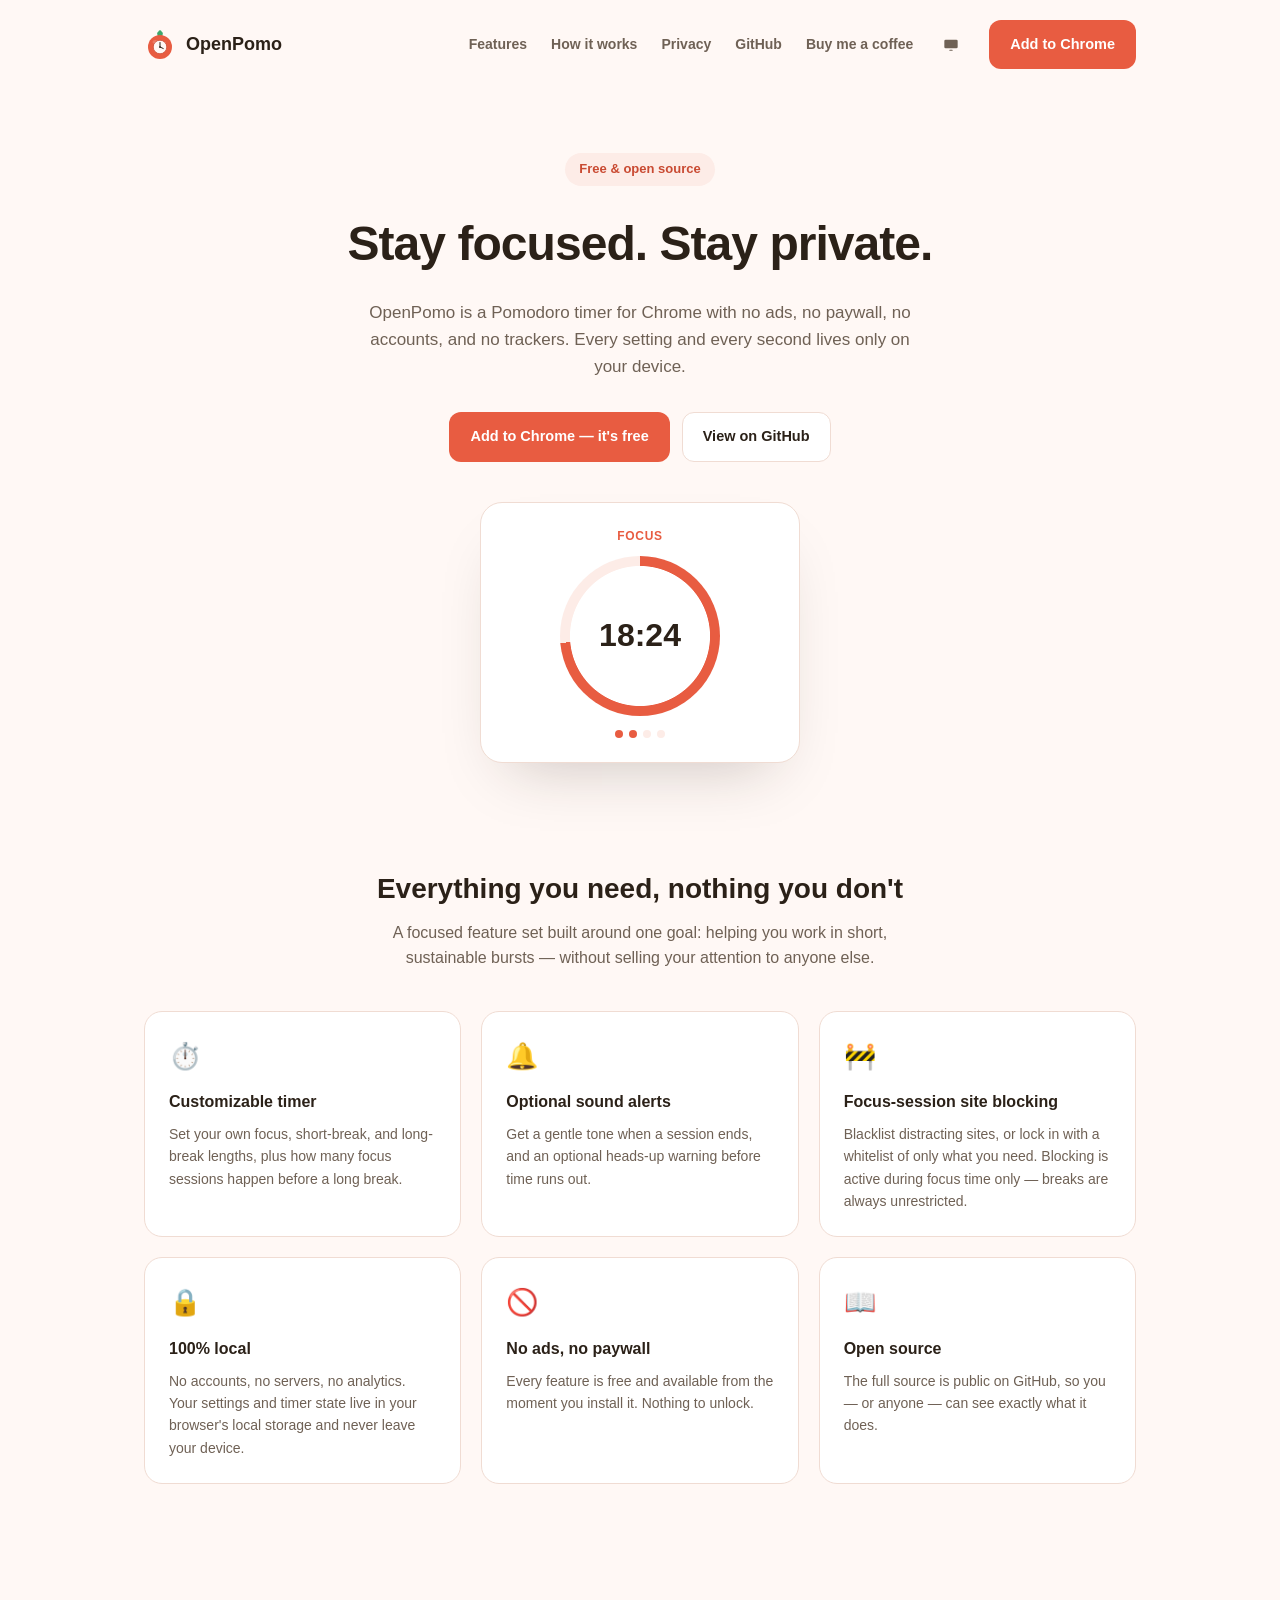
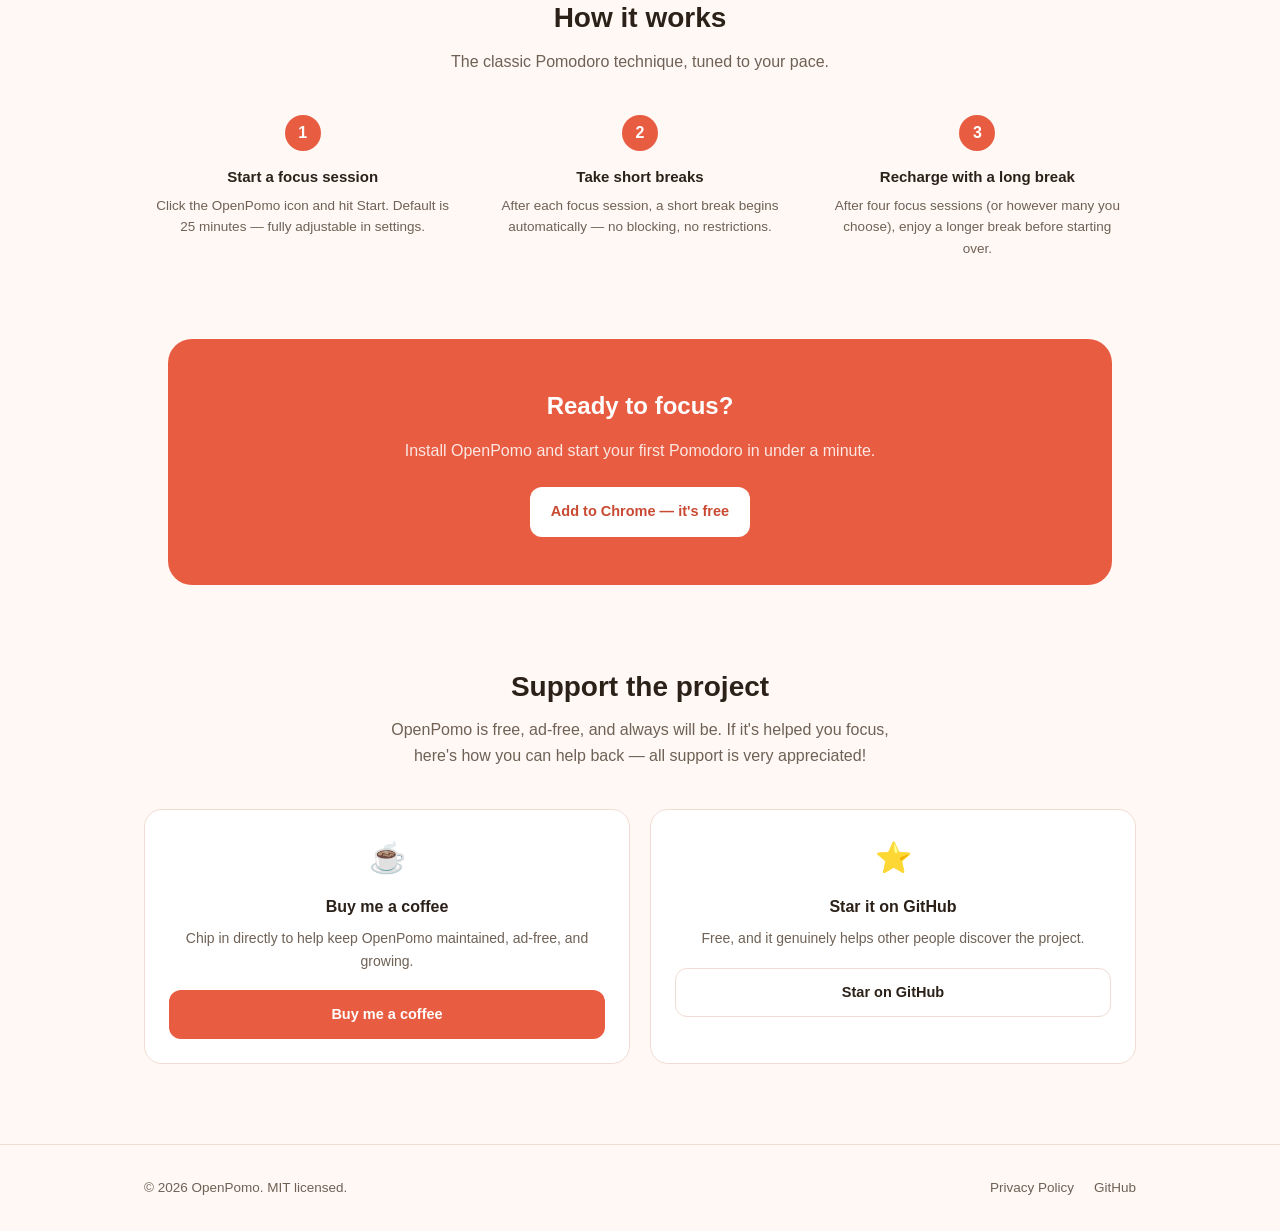
==== index.html @ f46ce5ac "Centralize the Chrome Web Store link into one config value Added assets/config.js with a single OPEN" ====
<!DOCTYPE html>
<html lang="en">
  <head>
    <meta charset="utf-8" />
    <meta name="viewport" content="width=device-width, initial-scale=1" />
    <title>OpenPomo — A privacy-first Pomodoro timer for Chrome</title>
    <meta
      name="description"
      content="OpenPomo is a free, open-source Pomodoro timer extension for Chrome with customizable timers, sound alerts, and focus-session site blocking. No ads, no accounts, no tracking."
    />
    <link rel="icon" href="assets/logo.svg" type="image/svg+xml" />
    <link rel="stylesheet" href="assets/style.css" />
    <script src="assets/theme.js"></script>
    <script src="assets/config.js"></script>
  </head>
  <body>
    <nav class="site-nav">
      <div class="container nav-inner">
        <a href="index.html" class="brand">
          <img src="assets/logo.svg" alt="" />
          OpenPomo
        </a>
        <div class="nav-links">
          <a href="#features">Features</a>
          <a href="#how-it-works">How it works</a>
          <a href="privacy.html">Privacy</a>
          <a href="https://github.com/cksarge/OpenPomo" target="_blank" rel="noopener">GitHub</a>
          <a href="https://buymeacoffee.com/cksarge" target="_blank" rel="noopener">Buy me a coffee</a>
          <button id="theme-toggle-btn" class="icon-btn" title="Toggle theme" aria-label="Toggle theme"></button>
          <!-- URL filled in from assets/config.js once OpenPomo is on the Web Store -->
          <a href="#" data-store-link class="btn btn-primary">Add to Chrome</a>
        </div>
      </div>
    </nav>

    <header class="hero">
      <div class="container">
        <span class="badge">Free &amp; open source</span>
        <h1>Stay focused. Stay private.</h1>
        <p class="lead">
          OpenPomo is a Pomodoro timer for Chrome with no ads, no paywall, no accounts, and no
          trackers. Every setting and every second lives only on your device.
        </p>
        <div class="hero-actions">
          <!-- URL filled in from assets/config.js once OpenPomo is on the Web Store -->
          <a href="#" data-store-link class="btn btn-primary">Add to Chrome — it's free</a>
          <a href="https://github.com/cksarge/OpenPomo" target="_blank" rel="noopener" class="btn btn-secondary"
            >View on GitHub</a
          >
        </div>

        <div class="hero-mockup" aria-hidden="true">
          <div class="mockup-phase">Focus</div>
          <div class="mockup-ring">18:24</div>
          <div class="mockup-dots">
            <span></span>
            <span></span>
            <span class="empty"></span>
            <span class="empty"></span>
          </div>
        </div>
      </div>
    </header>

    <section class="section" id="features">
      <div class="container">
        <h2>Everything you need, nothing you don't</h2>
        <p class="section-lead">
          A focused feature set built around one goal: helping you work in short, sustainable
          bursts — without selling your attention to anyone else.
        </p>
        <div class="feature-grid">
          <div class="feature-card">
            <div class="icon">⏱️</div>
            <h3>Customizable timer</h3>
            <p>
              Set your own focus, short-break, and long-break lengths, plus how many focus
              sessions happen before a long break.
            </p>
          </div>
          <div class="feature-card">
            <div class="icon">🔔</div>
            <h3>Optional sound alerts</h3>
            <p>
              Get a gentle tone when a session ends, and an optional heads-up warning before time
              runs out.
            </p>
          </div>
          <div class="feature-card">
            <div class="icon">🚧</div>
            <h3>Focus-session site blocking</h3>
            <p>
              Blacklist distracting sites, or lock in with a whitelist of only what you need.
              Blocking is active during focus time only — breaks are always unrestricted.
            </p>
          </div>
          <div class="feature-card">
            <div class="icon">🔒</div>
            <h3>100% local</h3>
            <p>
              No accounts, no servers, no analytics. Your settings and timer state live in your
              browser's local storage and never leave your device.
            </p>
          </div>
          <div class="feature-card">
            <div class="icon">🚫</div>
            <h3>No ads, no paywall</h3>
            <p>Every feature is free and available from the moment you install it. Nothing to unlock.</p>
          </div>
          <div class="feature-card">
            <div class="icon">📖</div>
            <h3>Open source</h3>
            <p>
              The full source is public on GitHub, so you — or anyone — can see exactly what it
              does.
            </p>
          </div>
        </div>
      </div>
    </section>

    <section class="section" id="how-it-works">
      <div class="container">
        <h2>How it works</h2>
        <p class="section-lead">The classic Pomodoro technique, tuned to your pace.</p>
        <div class="steps">
          <div class="step">
            <div class="step-number"></div>
            <h3>Start a focus session</h3>
            <p>Click the OpenPomo icon and hit Start. Default is 25 minutes — fully adjustable in settings.</p>
          </div>
          <div class="step">
            <div class="step-number"></div>
            <h3>Take short breaks</h3>
            <p>After each focus session, a short break begins automatically — no blocking, no restrictions.</p>
          </div>
          <div class="step">
            <div class="step-number"></div>
            <h3>Recharge with a long break</h3>
            <p>After four focus sessions (or however many you choose), enjoy a longer break before starting over.</p>
          </div>
        </div>
      </div>
    </section>

    <section class="container">
      <div class="cta-band">
        <h2>Ready to focus?</h2>
        <p>Install OpenPomo and start your first Pomodoro in under a minute.</p>
        <!-- URL filled in from assets/config.js once OpenPomo is on the Web Store -->
        <a href="#" data-store-link class="btn btn-secondary">Add to Chrome — it's free</a>
      </div>
    </section>

    <section class="section" id="support">
      <div class="container">
        <h2>Support the project</h2>
        <p class="section-lead">
          OpenPomo is free, ad-free, and always will be. If it's helped you focus, here's how you
          can help back — all support is very appreciated!
        </p>
        <div class="support-grid">
          <div class="feature-card support-card">
            <div class="icon">☕</div>
            <h3>Buy me a coffee</h3>
            <p>Chip in directly to help keep OpenPomo maintained, ad-free, and growing.</p>
            <a href="https://buymeacoffee.com/cksarge" target="_blank" rel="noopener" class="btn btn-primary"
              >Buy me a coffee</a
            >
          </div>
          <div class="feature-card support-card">
            <div class="icon">⭐</div>
            <h3>Star it on GitHub</h3>
            <p>Free, and it genuinely helps other people discover the project.</p>
            <a href="https://github.com/cksarge/OpenPomo" target="_blank" rel="noopener" class="btn btn-secondary"
              >Star on GitHub</a
            >
          </div>
        </div>
      </div>
    </section>

    <footer class="site-footer">
      <div class="container footer-inner">
        <span>© 2026 OpenPomo. MIT licensed.</span>
        <div class="footer-links">
          <a href="privacy.html">Privacy Policy</a>
          <a href="https://github.com/cksarge/OpenPomo" target="_blank" rel="noopener">GitHub</a>
        </div>
      </div>
    </footer>
  </body>
</html>
---- assets/style.css ----
:root {
  --color-work: #e85c41;
  --color-work-dark: #c94a32;
  --color-work-soft: #fdece7;
  --color-rest: #3fa66b;
  --color-rest-soft: #e9f7ef;
  --color-long-break: #3f7fd1;
  --color-long-break-soft: #eaf2fc;

  --bg: #fff8f5;
  --surface: #ffffff;
  --text: #2b2118;
  --text-muted: #6f6155;
  --border: #f0dcd3;

  color-scheme: light;
}

/* Dark mode: follows the OS/browser preference by default, or an explicit
   data-theme="dark"/"light" set by the toggle button (see assets/theme.js).
   Text goes noticeably lighter, not just the background going darker. */
@media (prefers-color-scheme: dark) {
  :root:not([data-theme="light"]) {
    --color-work: #ff7d61;
    --color-work-dark: #ffb4a0;
    --color-work-soft: #3a231d;
    --color-rest: #5cd08a;
    --color-rest-soft: #1c3226;
    --color-long-break: #6fa8ea;
    --color-long-break-soft: #1c2c3f;

    --bg: #1b1512;
    --surface: #241b17;
    --text: #f5ece6;
    --text-muted: #b7a99d;
    --border: #3a2c25;

    color-scheme: dark;
  }
}

:root[data-theme="dark"] {
  --color-work: #ff7d61;
  --color-work-dark: #ffb4a0;
  --color-work-soft: #3a231d;
  --color-rest: #5cd08a;
  --color-rest-soft: #1c3226;
  --color-long-break: #6fa8ea;
  --color-long-break-soft: #1c2c3f;

  --bg: #1b1512;
  --surface: #241b17;
  --text: #f5ece6;
  --text-muted: #b7a99d;
  --border: #3a2c25;

  color-scheme: dark;
}

:root[data-theme="light"] {
  color-scheme: light;
}

* {
  box-sizing: border-box;
}

html {
  scroll-behavior: smooth;
}

body {
  margin: 0;
  background: var(--bg);
  color: var(--text);
  font-family: -apple-system, BlinkMacSystemFont, "Segoe UI", Roboto, sans-serif;
  line-height: 1.6;
  transition: background 0.2s ease, color 0.2s ease;
}

a {
  color: var(--color-work-dark);
}

.container {
  max-width: 1040px;
  margin: 0 auto;
  padding: 0 24px;
}

/* Nav */
.site-nav {
  display: flex;
  align-items: center;
  justify-content: space-between;
  padding: 20px 0;
}

.nav-inner {
  display: flex;
  align-items: center;
  justify-content: space-between;
  width: 100%;
}

.brand {
  display: flex;
  align-items: center;
  gap: 10px;
  text-decoration: none;
  color: var(--text);
  font-weight: 800;
  font-size: 18px;
}

.brand img {
  width: 32px;
  height: 32px;
}

.nav-links {
  display: flex;
  align-items: center;
  flex-wrap: wrap;
  justify-content: flex-end;
  gap: 24px;
  font-size: 14px;
  font-weight: 600;
}

.nav-links a {
  color: var(--text-muted);
  text-decoration: none;
}

.nav-links a:hover {
  color: var(--color-work);
}

.nav-links .btn {
  color: #fff;
}

.icon-btn {
  border: none;
  background: transparent;
  color: var(--text-muted);
  cursor: pointer;
  padding: 6px;
  border-radius: 8px;
  font-size: 16px;
  line-height: 1;
  display: flex;
  align-items: center;
  justify-content: center;
  transition: background 0.15s, color 0.15s;
}

.icon-btn:hover {
  background: var(--color-work-soft);
  color: var(--color-work);
}

/* Buttons */
.btn {
  display: inline-flex;
  align-items: center;
  gap: 8px;
  border-radius: 12px;
  padding: 12px 20px;
  font-weight: 700;
  font-size: 14.5px;
  text-decoration: none;
  border: 1px solid transparent;
  transition: transform 0.12s ease, filter 0.15s ease;
}

.btn:active {
  transform: scale(0.98);
}

.btn-primary {
  background: var(--color-work);
  color: #fff !important;
}

.btn-primary:hover {
  filter: brightness(1.06);
}

.btn-secondary {
  background: var(--surface);
  border-color: var(--border);
  color: var(--text) !important;
}

.btn-secondary:hover {
  border-color: var(--color-work);
  color: var(--color-work) !important;
}

/* Hero */
.hero {
  padding: 64px 0 48px;
  text-align: center;
}

.hero .badge {
  display: inline-block;
  background: var(--color-work-soft);
  color: var(--color-work-dark);
  font-size: 13px;
  font-weight: 700;
  padding: 6px 14px;
  border-radius: 999px;
  margin-bottom: 20px;
}

.hero h1 {
  font-size: clamp(32px, 5vw, 48px);
  margin: 0 0 16px;
  letter-spacing: -0.02em;
}

.hero p.lead {
  max-width: 560px;
  margin: 0 auto 32px;
  color: var(--text-muted);
  font-size: 17px;
}

.hero-actions {
  display: flex;
  gap: 12px;
  justify-content: center;
  flex-wrap: wrap;
  margin-bottom: 40px;
}

.hero-mockup {
  max-width: 320px;
  margin: 0 auto;
  background: var(--surface);
  border: 1px solid var(--border);
  border-radius: 22px;
  padding: 24px;
  box-shadow: 0 30px 60px -30px rgba(43, 33, 24, 0.25);
}

.hero-mockup .mockup-phase {
  font-size: 12px;
  font-weight: 800;
  letter-spacing: 0.06em;
  text-transform: uppercase;
  color: var(--color-work);
  margin-bottom: 10px;
}

.hero-mockup .mockup-ring {
  width: 160px;
  height: 160px;
  margin: 0 auto 14px;
  border-radius: 50%;
  display: flex;
  align-items: center;
  justify-content: center;
  font-size: 32px;
  font-weight: 800;
  /* Same shape as the real popup countdown ring: starts at 12 o'clock and
     fills clockwise. 18:24 left out of a 25:00 session is 73.6% remaining. */
  background:
    radial-gradient(closest-side, var(--surface) 87%, transparent 88% 100%),
    conic-gradient(var(--color-work) 0% 73.6%, var(--color-work-soft) 73.6% 100%);
}

.hero-mockup .mockup-dots {
  display: flex;
  gap: 6px;
  justify-content: center;
}

.hero-mockup .mockup-dots span {
  width: 8px;
  height: 8px;
  border-radius: 50%;
  background: var(--color-work);
}

.hero-mockup .mockup-dots span.empty {
  background: var(--color-work-soft);
}

/* Feature grid */
.section {
  padding: 56px 0;
}

.section h2 {
  font-size: 28px;
  text-align: center;
  margin: 0 0 8px;
}

.section .section-lead {
  text-align: center;
  color: var(--text-muted);
  max-width: 520px;
  margin: 0 auto 40px;
}

.feature-grid {
  display: grid;
  grid-template-columns: repeat(3, 1fr);
  gap: 20px;
}

.feature-card {
  background: var(--surface);
  border: 1px solid var(--border);
  border-radius: 18px;
  padding: 24px;
}

.feature-card .icon {
  font-size: 26px;
  margin-bottom: 12px;
}

.feature-card h3 {
  margin: 0 0 8px;
  font-size: 16px;
}

.feature-card p {
  margin: 0;
  color: var(--text-muted);
  font-size: 14px;
}

/* Support */
.support-grid {
  display: grid;
  grid-template-columns: repeat(2, 1fr);
  gap: 20px;
}

.support-card {
  text-align: center;
}

.support-card .icon {
  font-size: 30px;
}

.support-card p {
  margin-bottom: 18px;
}

.support-card .btn {
  width: 100%;
  justify-content: center;
}

/* How it works */
.steps {
  display: grid;
  grid-template-columns: repeat(3, 1fr);
  gap: 20px;
  counter-reset: step;
}

.step {
  text-align: center;
  padding: 0 12px;
}

.step .step-number {
  counter-increment: step;
  width: 36px;
  height: 36px;
  border-radius: 50%;
  background: var(--color-work);
  color: #fff;
  display: flex;
  align-items: center;
  justify-content: center;
  font-weight: 800;
  margin: 0 auto 14px;
}

.step .step-number::before {
  content: counter(step);
}

.step h3 {
  margin: 0 0 6px;
  font-size: 15px;
}

.step p {
  margin: 0;
  color: var(--text-muted);
  font-size: 13.5px;
}

/* CTA band */
.cta-band {
  background: var(--color-work);
  border-radius: 24px;
  padding: 48px 32px;
  text-align: center;
  color: #fff;
  margin: 24px;
}

.cta-band h2 {
  color: #fff;
  margin: 0 0 12px;
}

.cta-band p {
  color: rgba(255, 255, 255, 0.85);
  max-width: 480px;
  margin: 0 auto 24px;
}

.cta-band .btn-secondary {
  /* This button's background is deliberately always white (for contrast
     against the always-orange band), so its text must stay a fixed dark
     color too — not var(--text), which flips to a light color in dark mode
     and would otherwise render white-on-white. */
  background: #fff;
  border-color: transparent;
  color: #c94a32 !important;
}

/* Footer */
.site-footer {
  border-top: 1px solid var(--border);
  padding: 32px 0;
  margin-top: 24px;
}

.footer-inner {
  display: flex;
  align-items: center;
  justify-content: space-between;
  flex-wrap: wrap;
  gap: 16px;
  font-size: 13.5px;
  color: var(--text-muted);
}

.footer-links {
  display: flex;
  gap: 20px;
}

.footer-links a {
  color: var(--text-muted);
  text-decoration: none;
}

.footer-links a:hover {
  color: var(--color-work);
}

/* Privacy policy page */
.policy-page {
  padding: 48px 0 80px;
}

.policy-card {
  background: var(--surface);
  border: 1px solid var(--border);
  border-radius: 20px;
  padding: 40px;
  max-width: 760px;
  margin: 0 auto;
}

.policy-card h1 {
  margin-top: 0;
}

.policy-card h2 {
  font-size: 19px;
  margin-top: 32px;
}

.policy-card h3 {
  font-size: 16px;
}

.policy-card p,
.policy-card li {
  color: var(--text-muted);
  font-size: 15px;
}

.policy-card code {
  background: var(--color-work-soft);
  color: var(--color-work-dark);
  padding: 1px 6px;
  border-radius: 6px;
  font-size: 0.9em;
}

.policy-loading,
.policy-error {
  text-align: center;
  color: var(--text-muted);
  padding: 40px 0;
}

@media (max-width: 720px) {
  .feature-grid,
  .steps,
  .support-grid {
    grid-template-columns: 1fr;
  }

  .nav-links {
    gap: 14px;
  }
}
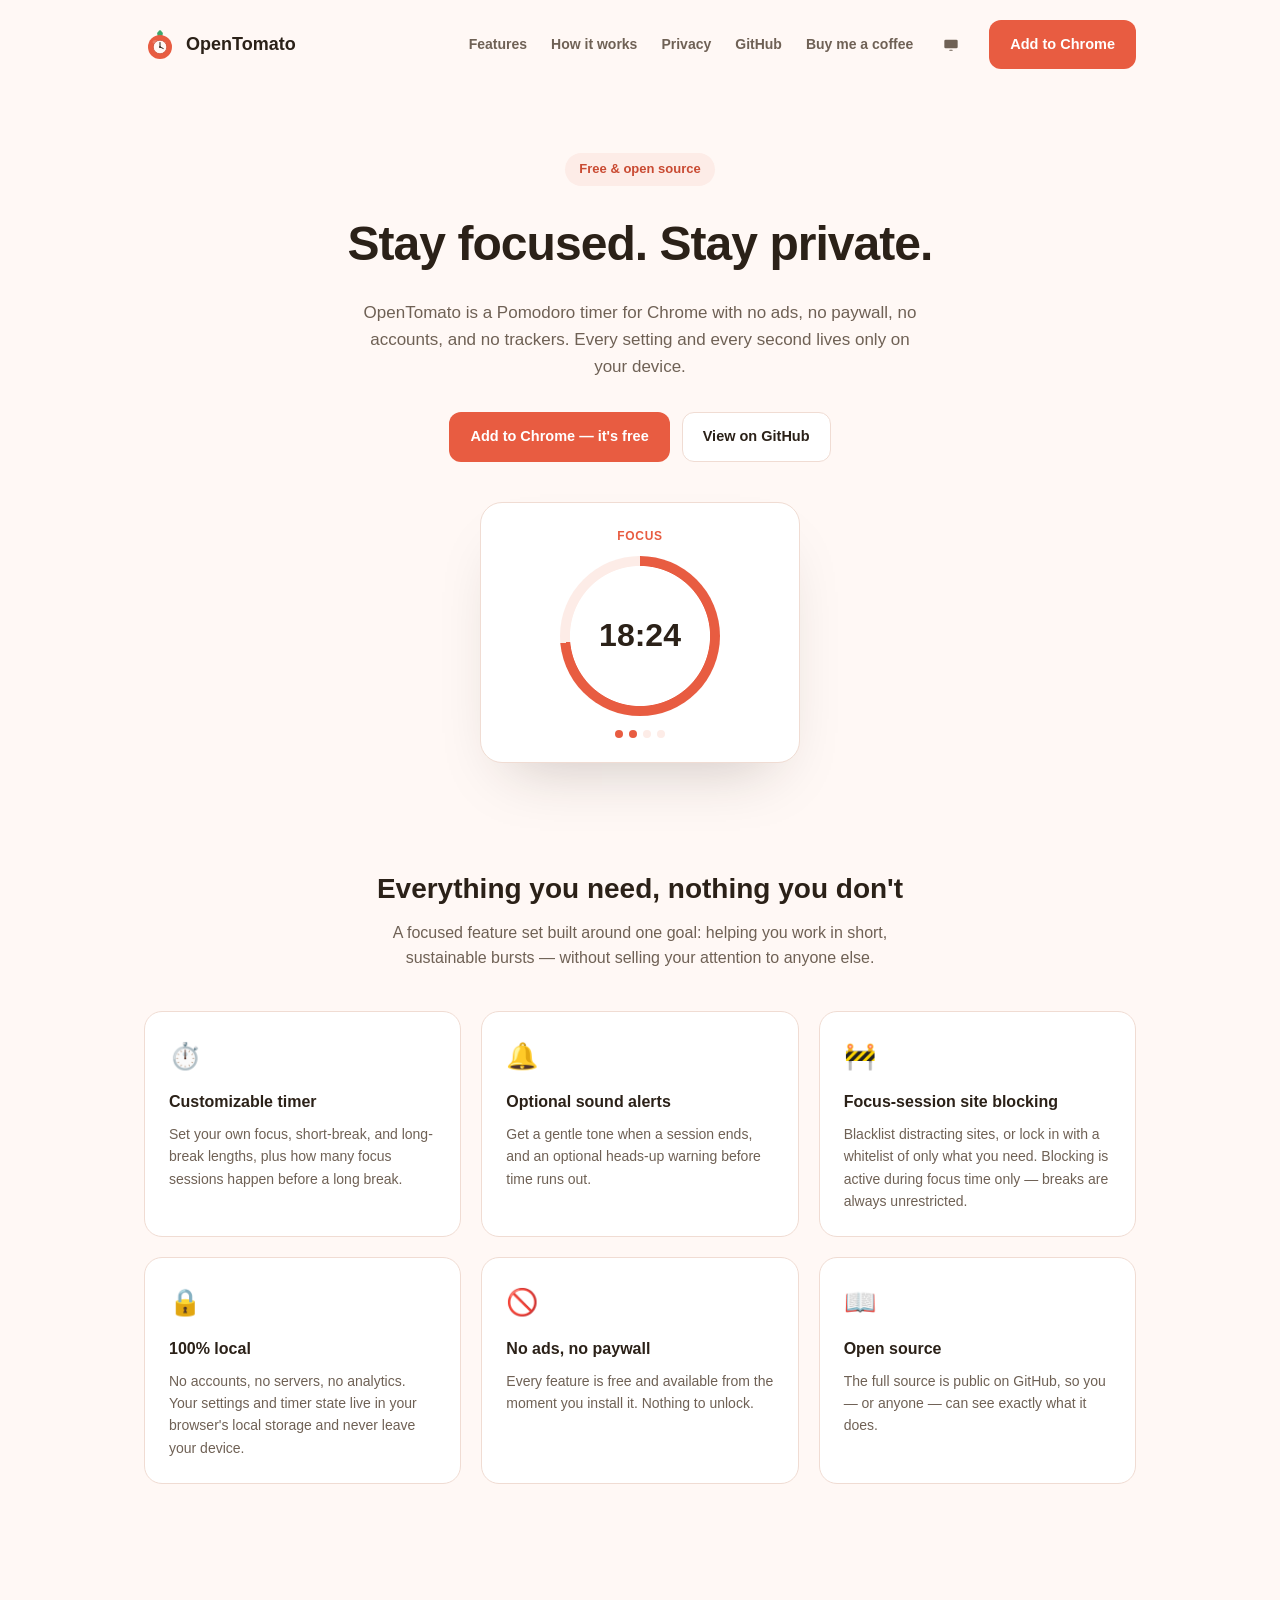
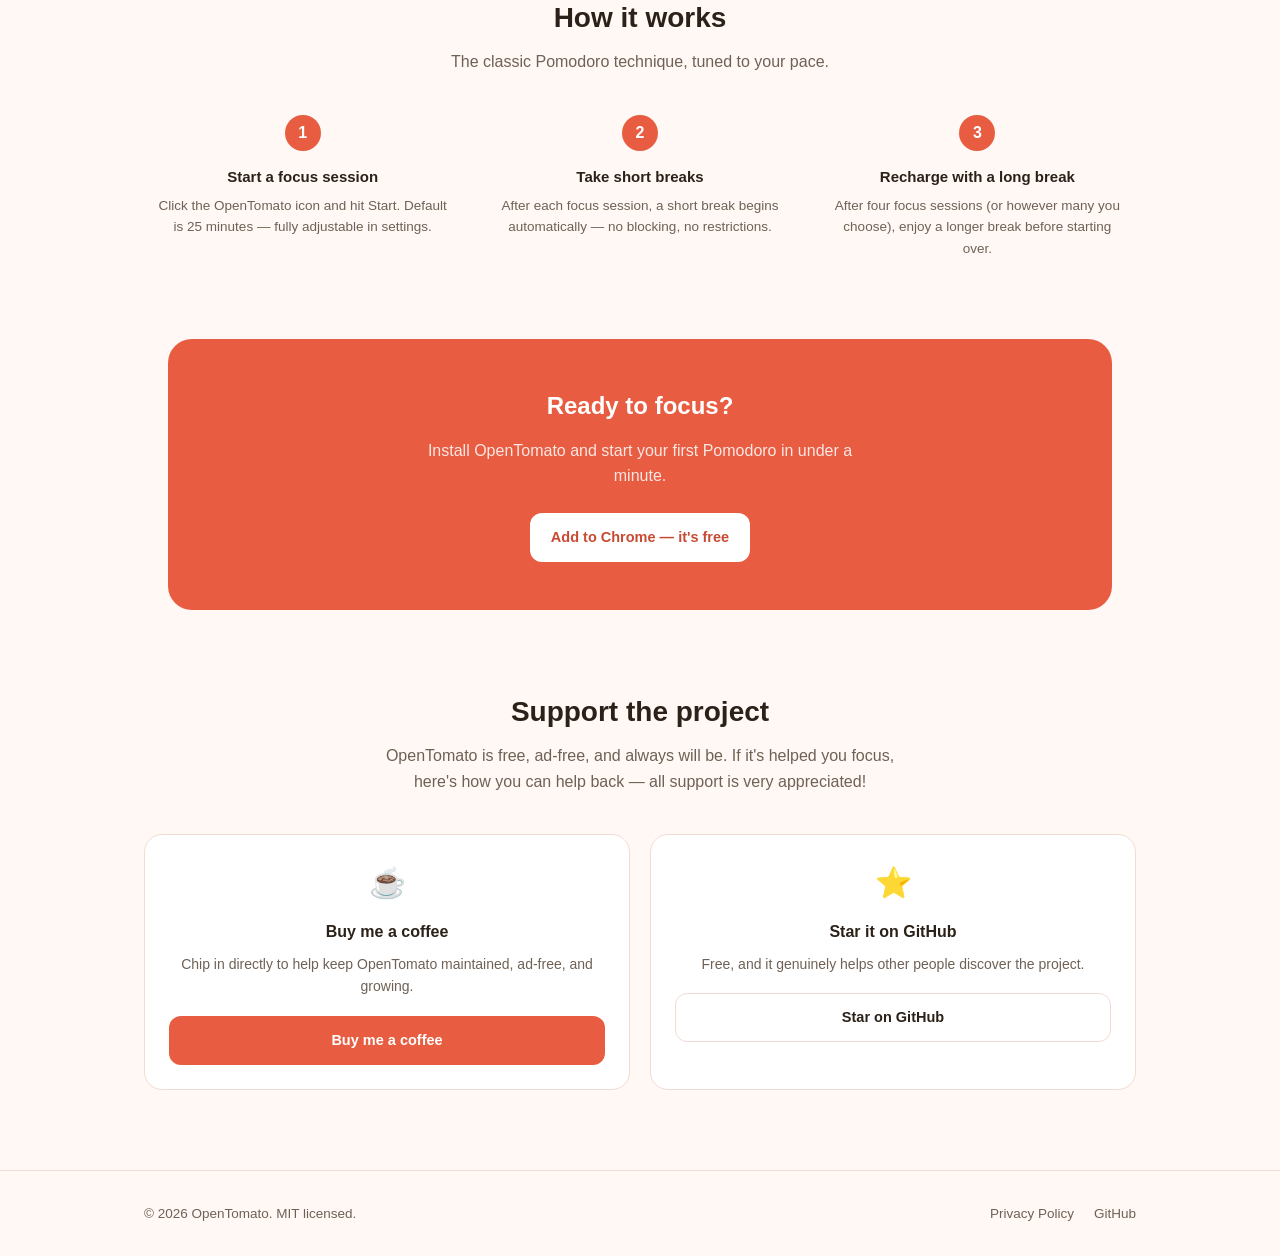
==== commit cd632447: "Rename project from OpenPomo to OpenTomato Renamed everywhere: page titles, meta descriptions, nav/h" ====
--- a/index.html
+++ b/index.html
@@ -3,10 +3,10 @@
   <head>
     <meta charset="utf-8" />
     <meta name="viewport" content="width=device-width, initial-scale=1" />
-    <title>OpenPomo — A privacy-first Pomodoro timer for Chrome</title>
+    <title>OpenTomato — A privacy-first Pomodoro timer for Chrome</title>
     <meta
       name="description"
-      content="OpenPomo is a free, open-source Pomodoro timer extension for Chrome with customizable timers, sound alerts, and focus-session site blocking. No ads, no accounts, no tracking."
+      content="OpenTomato is a free, open-source Pomodoro timer extension for Chrome with customizable timers, sound alerts, and focus-session site blocking. No ads, no accounts, no tracking."
     />
     <link rel="icon" href="assets/logo.svg" type="image/svg+xml" />
     <link rel="stylesheet" href="assets/style.css" />
@@ -18,16 +18,16 @@
       <div class="container nav-inner">
         <a href="index.html" class="brand">
           <img src="assets/logo.svg" alt="" />
-          OpenPomo
+          OpenTomato
         </a>
         <div class="nav-links">
           <a href="#features">Features</a>
           <a href="#how-it-works">How it works</a>
           <a href="privacy.html">Privacy</a>
-          <a href="https://github.com/cksarge/OpenPomo" target="_blank" rel="noopener">GitHub</a>
+          <a href="https://github.com/cksarge/OpenTomato" target="_blank" rel="noopener">GitHub</a>
           <a href="https://buymeacoffee.com/cksarge" target="_blank" rel="noopener">Buy me a coffee</a>
           <button id="theme-toggle-btn" class="icon-btn" title="Toggle theme" aria-label="Toggle theme"></button>
-          <!-- URL filled in from assets/config.js once OpenPomo is on the Web Store -->
+          <!-- URL filled in from assets/config.js once OpenTomato is on the Web Store -->
           <a href="#" data-store-link class="btn btn-primary">Add to Chrome</a>
         </div>
       </div>
@@ -38,13 +38,13 @@
         <span class="badge">Free &amp; open source</span>
         <h1>Stay focused. Stay private.</h1>
         <p class="lead">
-          OpenPomo is a Pomodoro timer for Chrome with no ads, no paywall, no accounts, and no
+          OpenTomato is a Pomodoro timer for Chrome with no ads, no paywall, no accounts, and no
           trackers. Every setting and every second lives only on your device.
         </p>
         <div class="hero-actions">
-          <!-- URL filled in from assets/config.js once OpenPomo is on the Web Store -->
+          <!-- URL filled in from assets/config.js once OpenTomato is on the Web Store -->
           <a href="#" data-store-link class="btn btn-primary">Add to Chrome — it's free</a>
-          <a href="https://github.com/cksarge/OpenPomo" target="_blank" rel="noopener" class="btn btn-secondary"
+          <a href="https://github.com/cksarge/OpenTomato" target="_blank" rel="noopener" class="btn btn-secondary"
             >View on GitHub</a
           >
         </div>
@@ -127,7 +127,7 @@
           <div class="step">
             <div class="step-number"></div>
             <h3>Start a focus session</h3>
-            <p>Click the OpenPomo icon and hit Start. Default is 25 minutes — fully adjustable in settings.</p>
+            <p>Click the OpenTomato icon and hit Start. Default is 25 minutes — fully adjustable in settings.</p>
           </div>
           <div class="step">
             <div class="step-number"></div>
@@ -146,8 +146,8 @@
     <section class="container">
       <div class="cta-band">
         <h2>Ready to focus?</h2>
-        <p>Install OpenPomo and start your first Pomodoro in under a minute.</p>
-        <!-- URL filled in from assets/config.js once OpenPomo is on the Web Store -->
+        <p>Install OpenTomato and start your first Pomodoro in under a minute.</p>
+        <!-- URL filled in from assets/config.js once OpenTomato is on the Web Store -->
         <a href="#" data-store-link class="btn btn-secondary">Add to Chrome — it's free</a>
       </div>
     </section>
@@ -156,14 +156,14 @@
       <div class="container">
         <h2>Support the project</h2>
         <p class="section-lead">
-          OpenPomo is free, ad-free, and always will be. If it's helped you focus, here's how you
+          OpenTomato is free, ad-free, and always will be. If it's helped you focus, here's how you
           can help back — all support is very appreciated!
         </p>
         <div class="support-grid">
           <div class="feature-card support-card">
             <div class="icon">☕</div>
             <h3>Buy me a coffee</h3>
-            <p>Chip in directly to help keep OpenPomo maintained, ad-free, and growing.</p>
+            <p>Chip in directly to help keep OpenTomato maintained, ad-free, and growing.</p>
             <a href="https://buymeacoffee.com/cksarge" target="_blank" rel="noopener" class="btn btn-primary"
               >Buy me a coffee</a
             >
@@ -172,7 +172,7 @@
             <div class="icon">⭐</div>
             <h3>Star it on GitHub</h3>
             <p>Free, and it genuinely helps other people discover the project.</p>
-            <a href="https://github.com/cksarge/OpenPomo" target="_blank" rel="noopener" class="btn btn-secondary"
+            <a href="https://github.com/cksarge/OpenTomato" target="_blank" rel="noopener" class="btn btn-secondary"
               >Star on GitHub</a
             >
           </div>
@@ -182,10 +182,10 @@
 
     <footer class="site-footer">
       <div class="container footer-inner">
-        <span>© 2026 OpenPomo. MIT licensed.</span>
+        <span>© 2026 OpenTomato. MIT licensed.</span>
         <div class="footer-links">
           <a href="privacy.html">Privacy Policy</a>
-          <a href="https://github.com/cksarge/OpenPomo" target="_blank" rel="noopener">GitHub</a>
+          <a href="https://github.com/cksarge/OpenTomato" target="_blank" rel="noopener">GitHub</a>
         </div>
       </div>
     </footer>
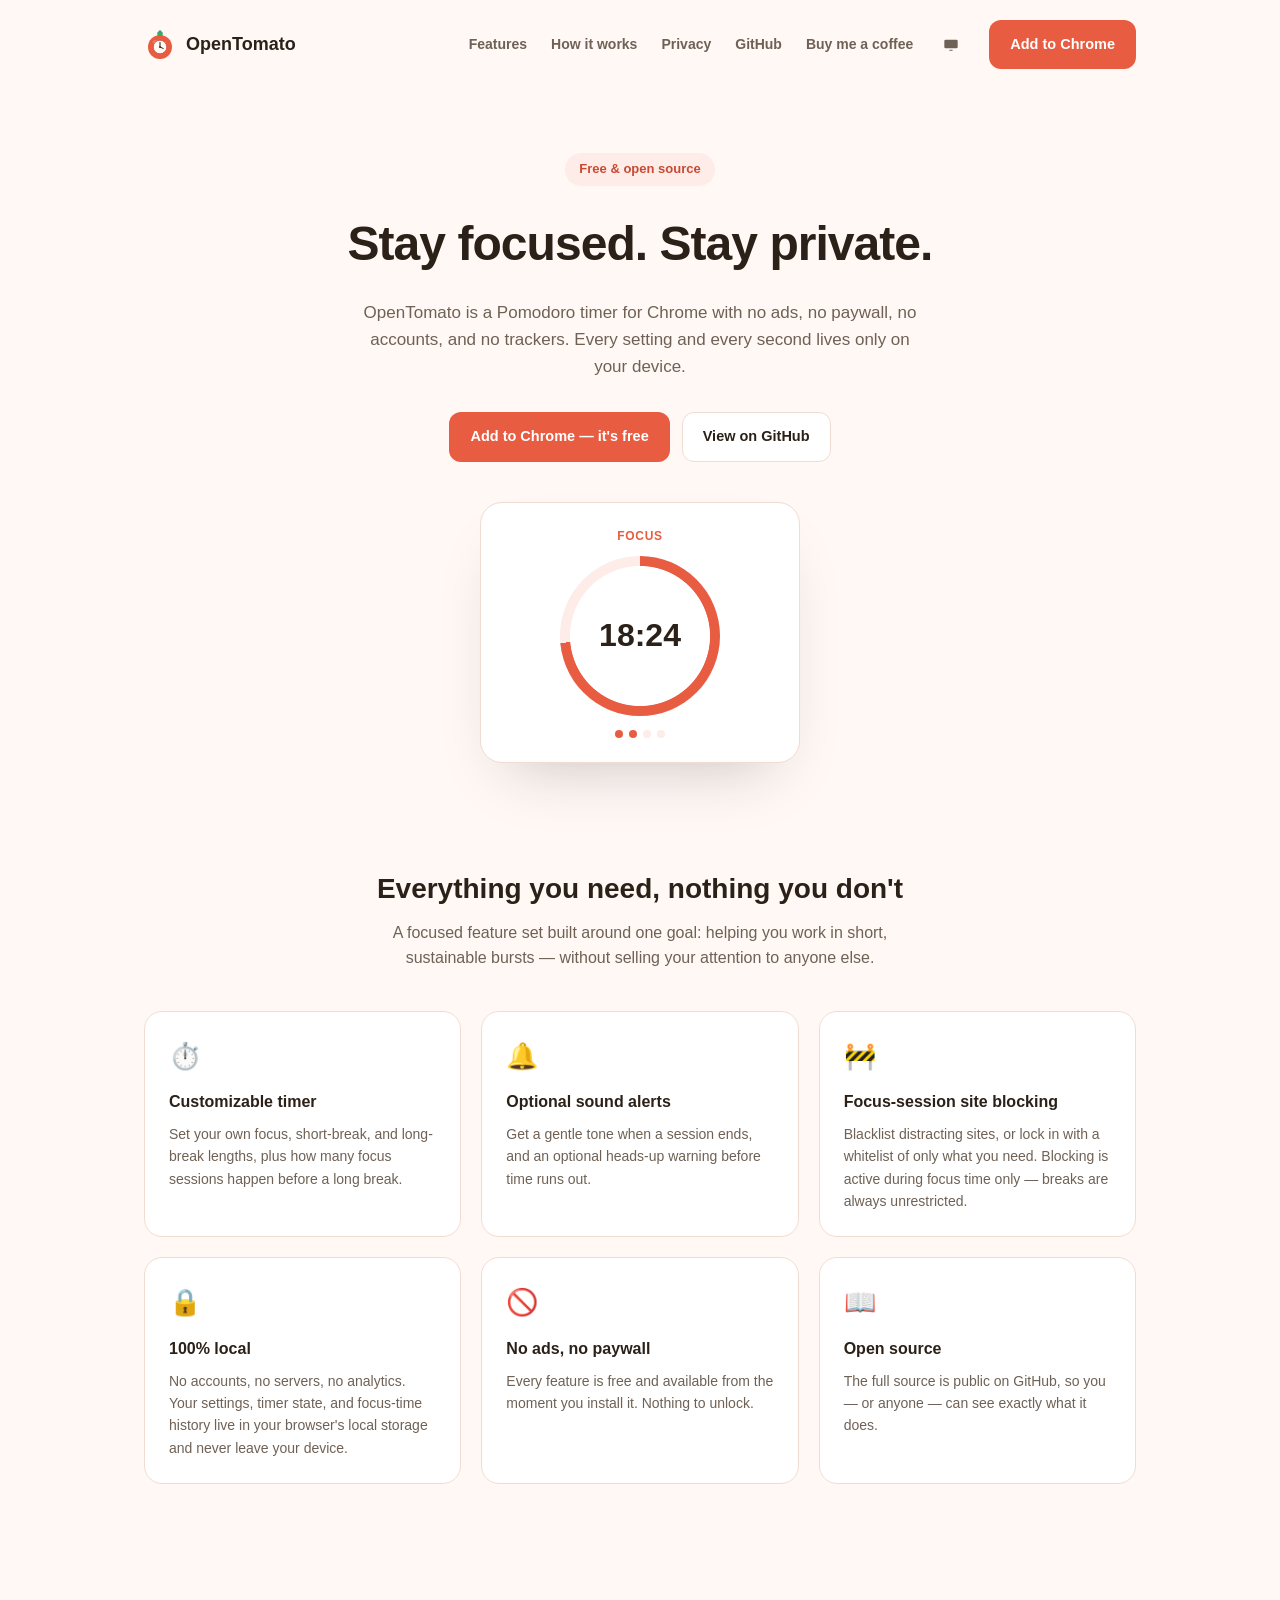
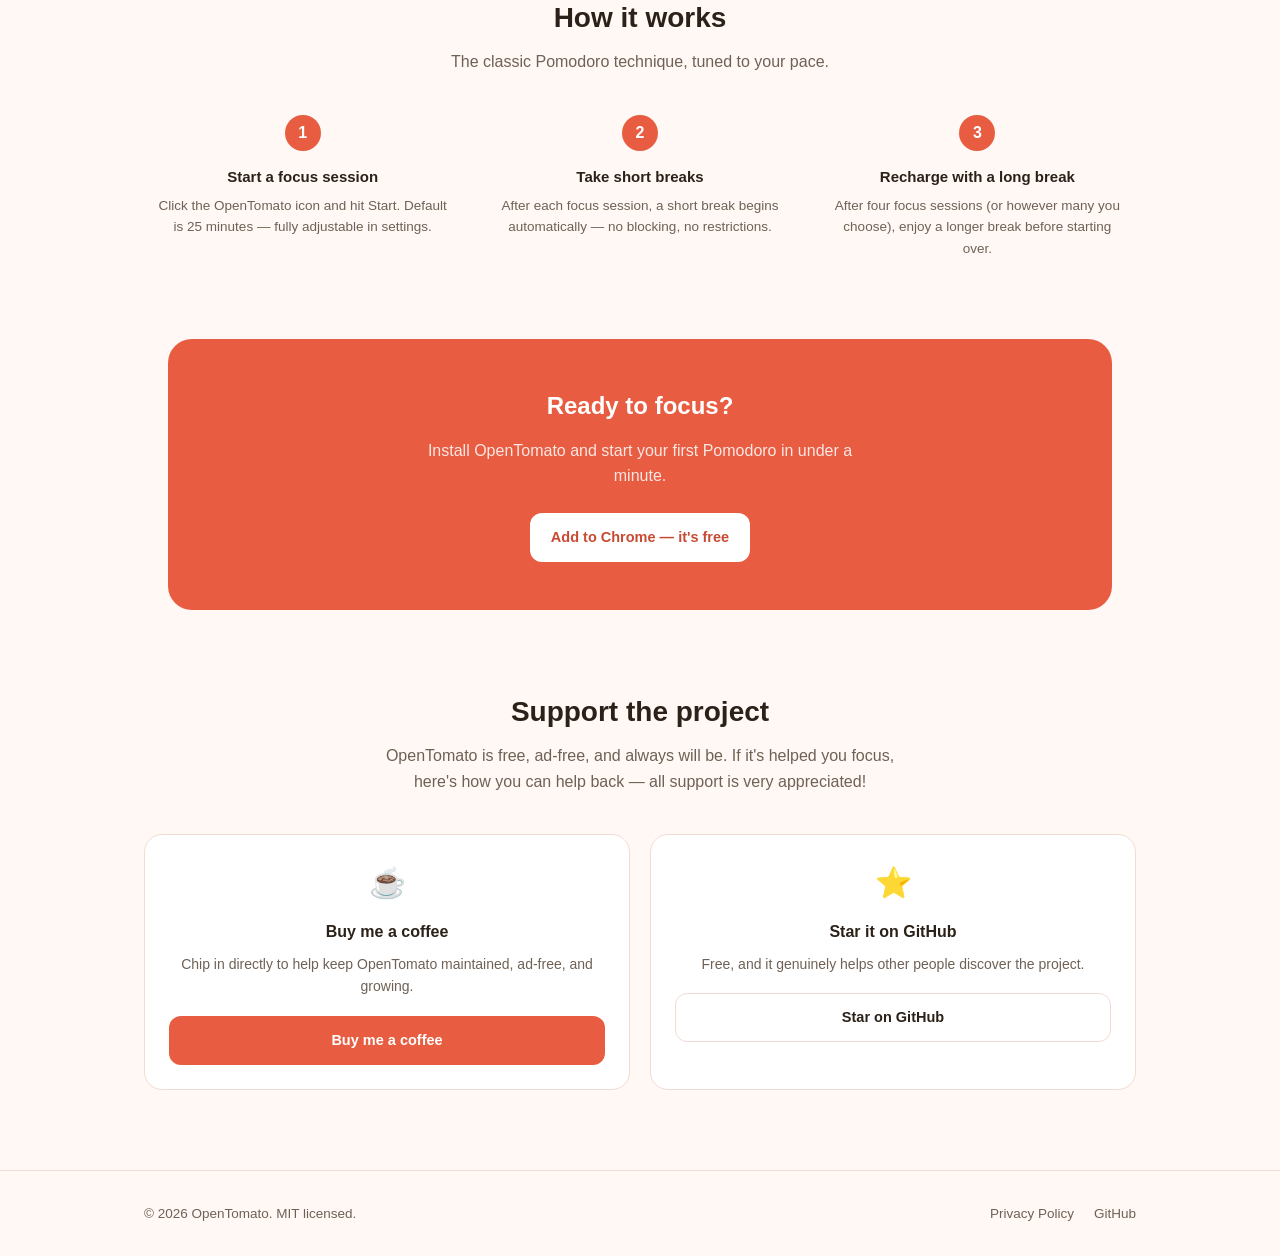
==== commit c93d2e03: "Update privacy policy for focus-time history and blocked-page URL handling Effective date bumped to " ====
--- a/index.html
+++ b/index.html
@@ -98,8 +98,8 @@
             <div class="icon">🔒</div>
             <h3>100% local</h3>
             <p>
-              No accounts, no servers, no analytics. Your settings and timer state live in your
-              browser's local storage and never leave your device.
+              No accounts, no servers, no analytics. Your settings, timer state, and focus-time
+              history live in your browser's local storage and never leave your device.
             </p>
           </div>
           <div class="feature-card">
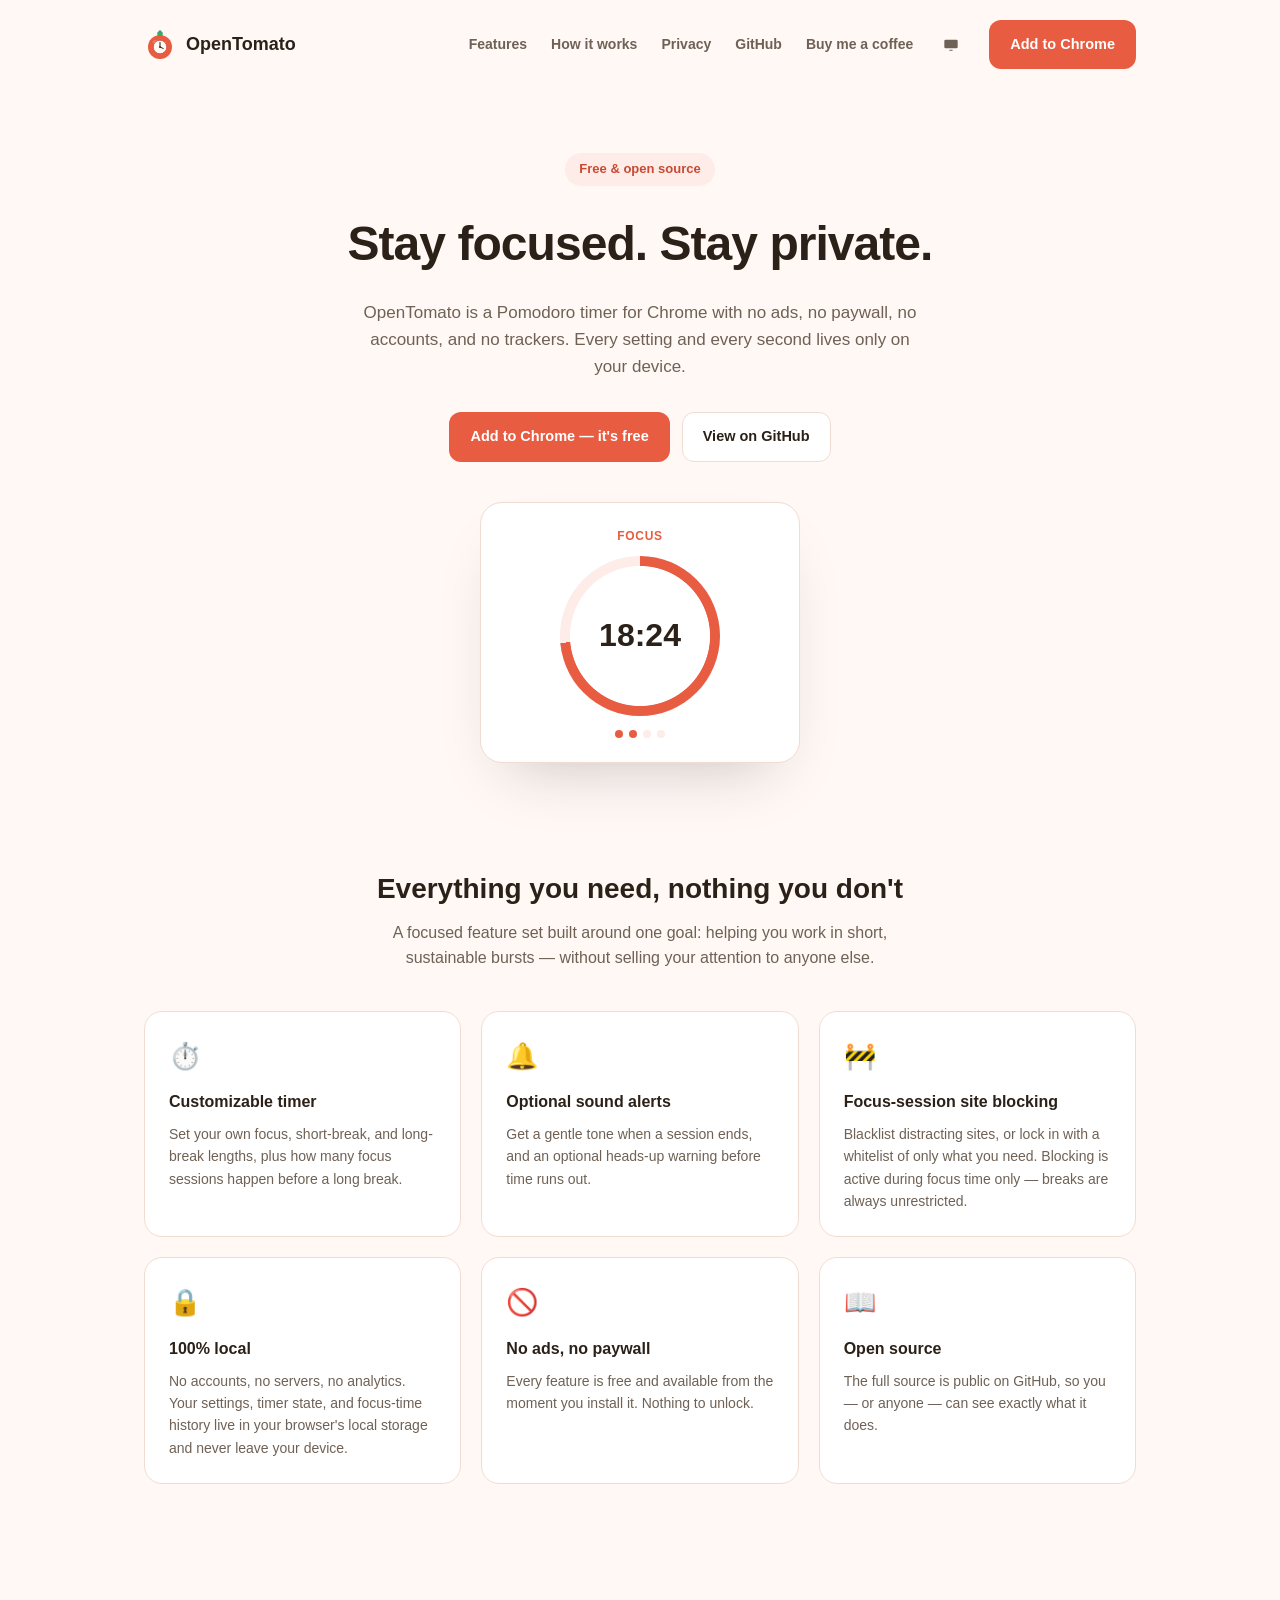
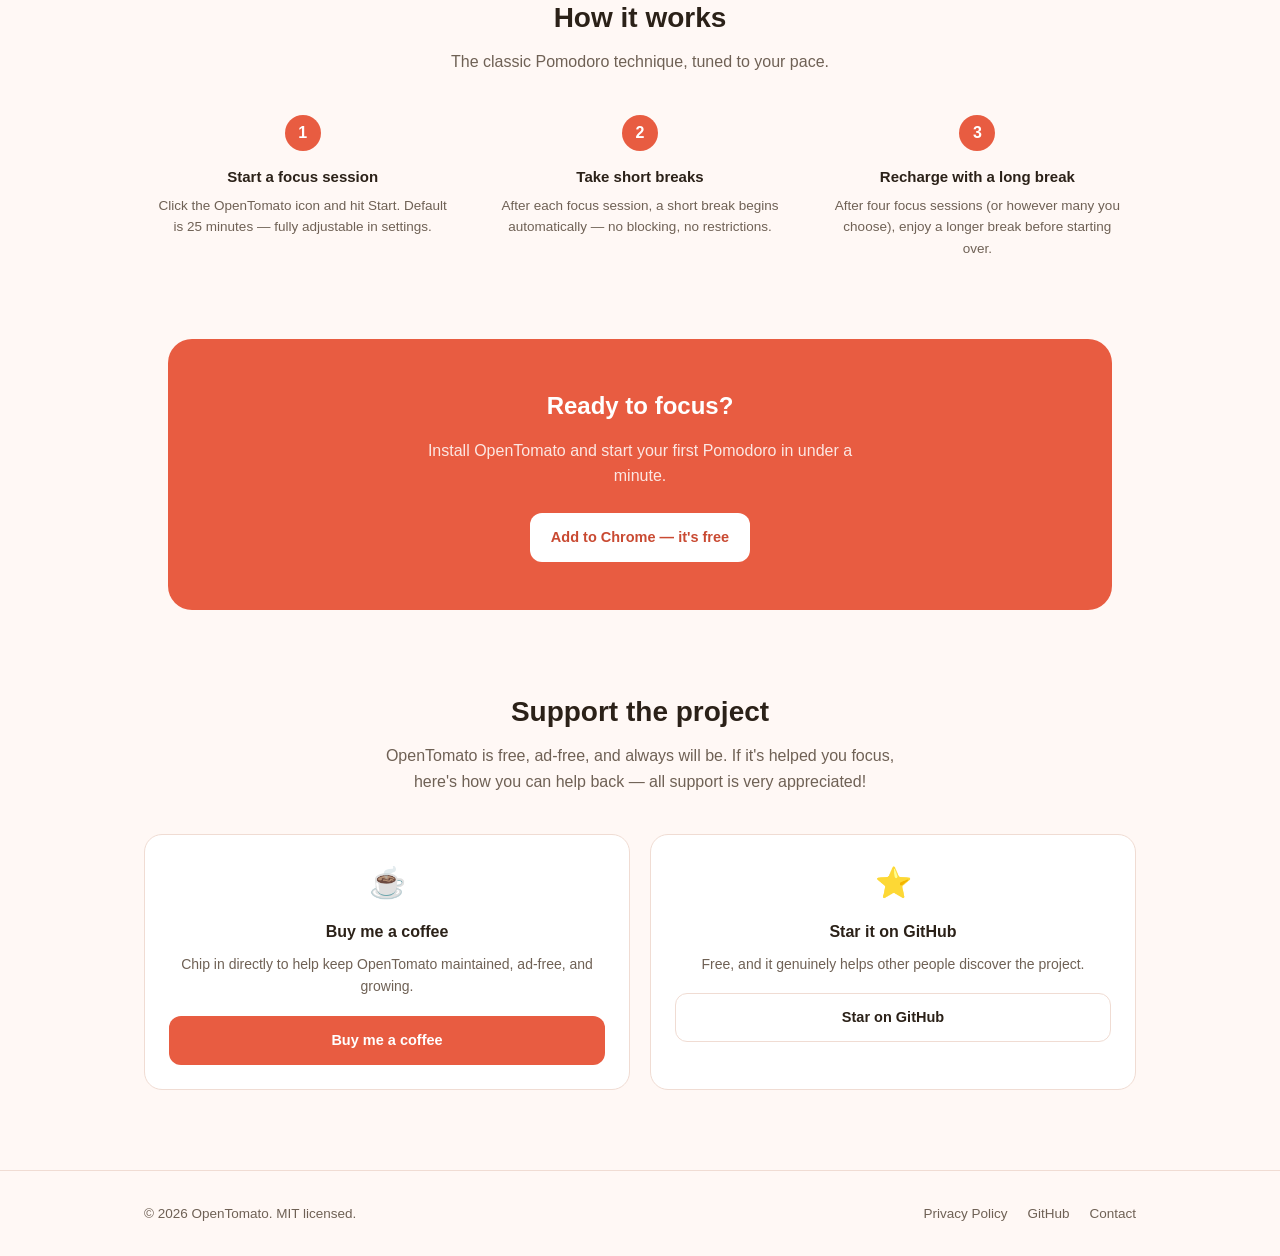
==== commit be8ccd70: "Add carterkcoding@gmail.com as a contact point In the privacy policy Contact section and the footer " ====
--- a/index.html
+++ b/index.html
@@ -186,6 +186,7 @@
         <div class="footer-links">
           <a href="privacy.html">Privacy Policy</a>
           <a href="https://github.com/cksarge/OpenTomato" target="_blank" rel="noopener">GitHub</a>
+          <a href="mailto:carterkcoding@gmail.com">Contact</a>
         </div>
       </div>
     </footer>
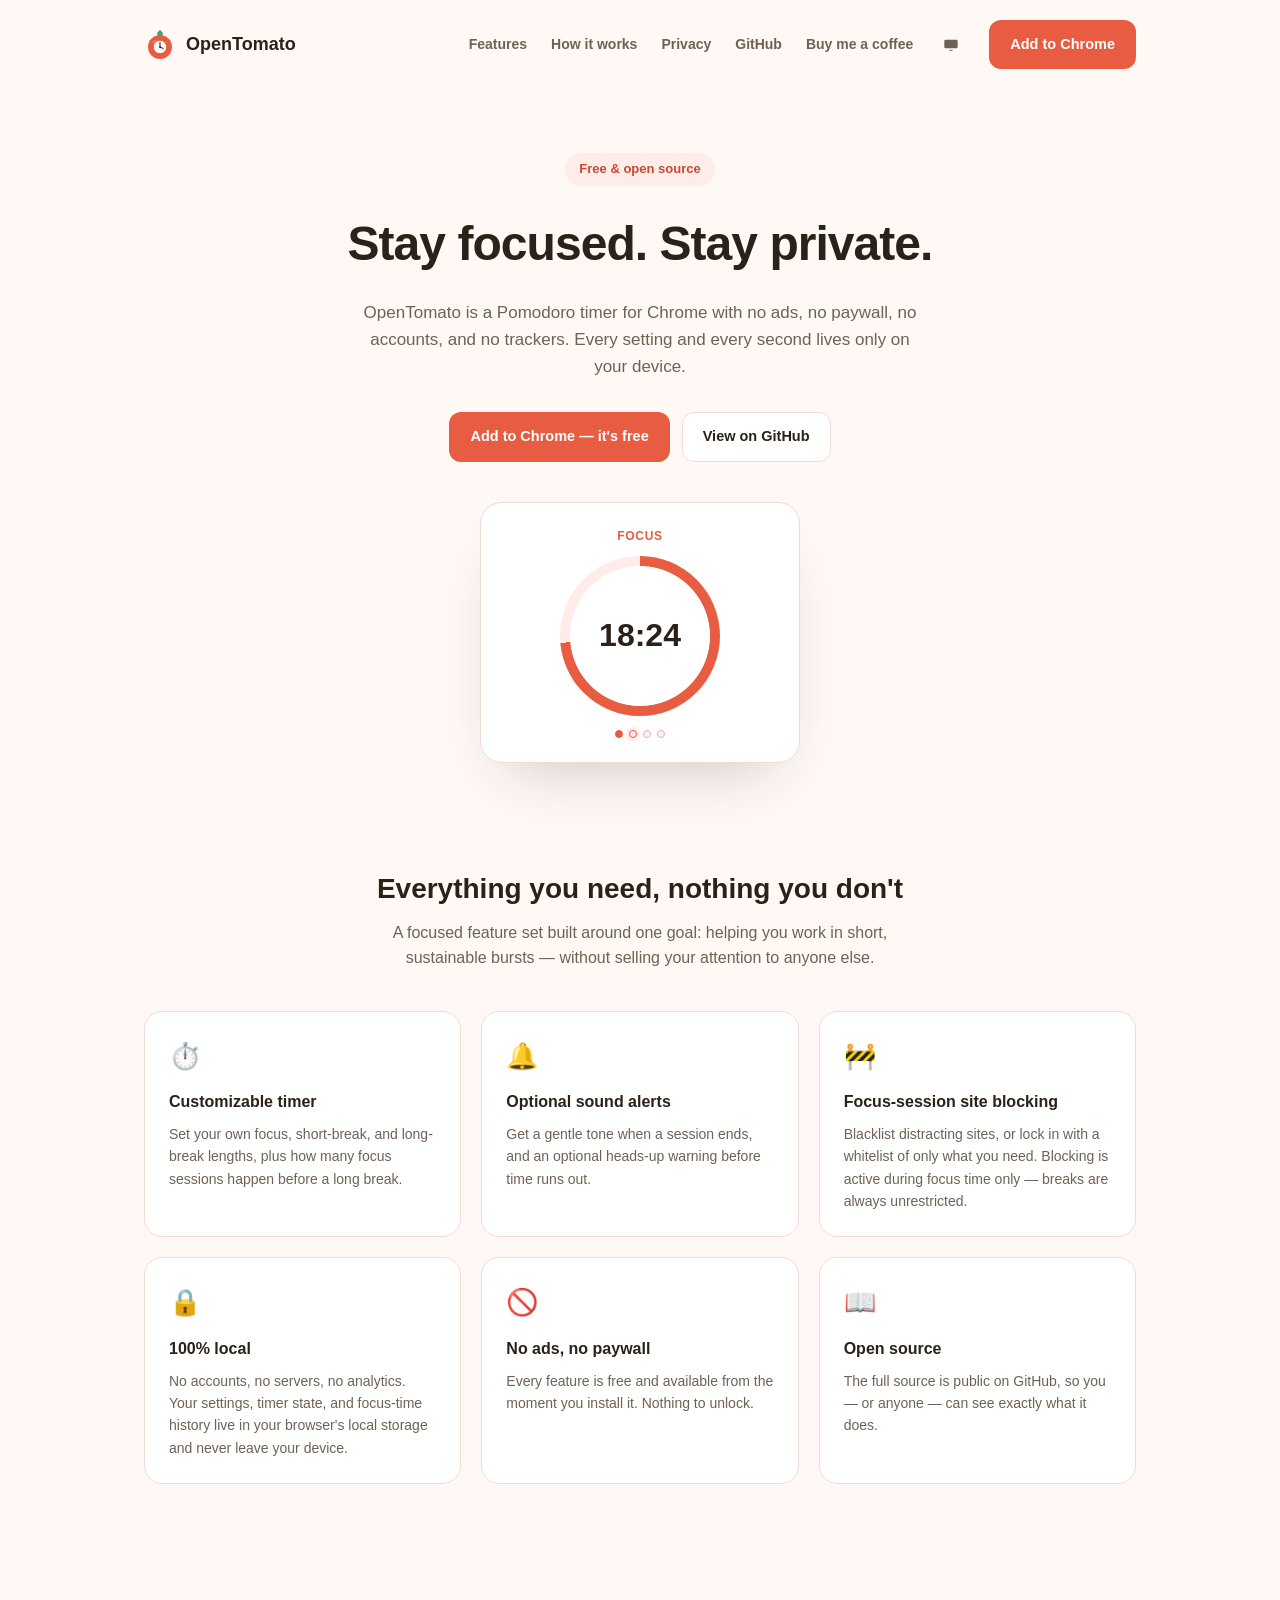
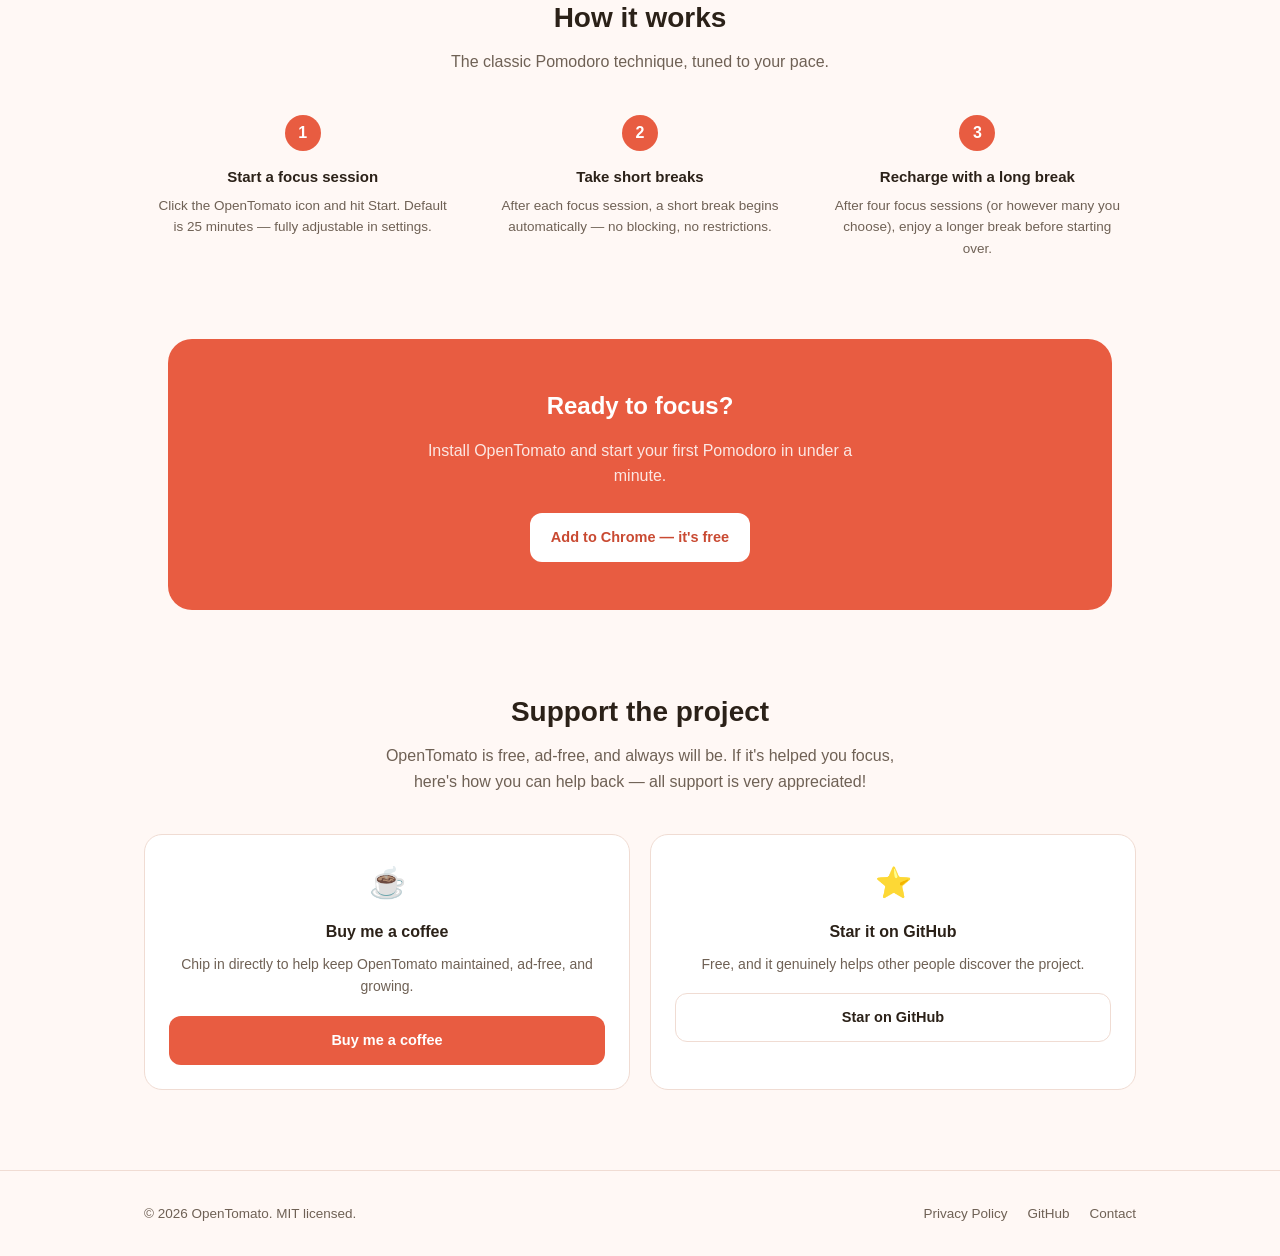
==== commit 30330f88: "Show the in-progress session as an outlined dot in the hero mockup The hero timer shows a Focus sess" ====
--- a/index.html
+++ b/index.html
@@ -53,10 +53,10 @@
           <div class="mockup-phase">Focus</div>
           <div class="mockup-ring">18:24</div>
           <div class="mockup-dots">
+            <span class="filled"></span>
+            <span class="active"></span>
             <span></span>
             <span></span>
-            <span class="empty"></span>
-            <span class="empty"></span>
           </div>
         </div>
       </div>
--- a/assets/style.css
+++ b/assets/style.css
@@ -279,15 +279,27 @@
   justify-content: center;
 }
 
+/* Mirrors the real popup's cycle dots: a completed session is a solid dot,
+   the session in progress is the outlined dot with a halo ring, and upcoming
+   sessions are faint outlined dots. */
 .hero-mockup .mockup-dots span {
   width: 8px;
   height: 8px;
+  box-sizing: border-box;
   border-radius: 50%;
+  background: var(--color-work-soft);
+  border: 1.5px solid var(--color-work);
+  opacity: 0.5;
+}
+
+.hero-mockup .mockup-dots span.filled {
   background: var(--color-work);
-}
-
-.hero-mockup .mockup-dots span.empty {
-  background: var(--color-work-soft);
+  opacity: 1;
+}
+
+.hero-mockup .mockup-dots span.active {
+  opacity: 1;
+  box-shadow: 0 0 0 3px var(--color-work-soft);
 }
 
 /* Feature grid */
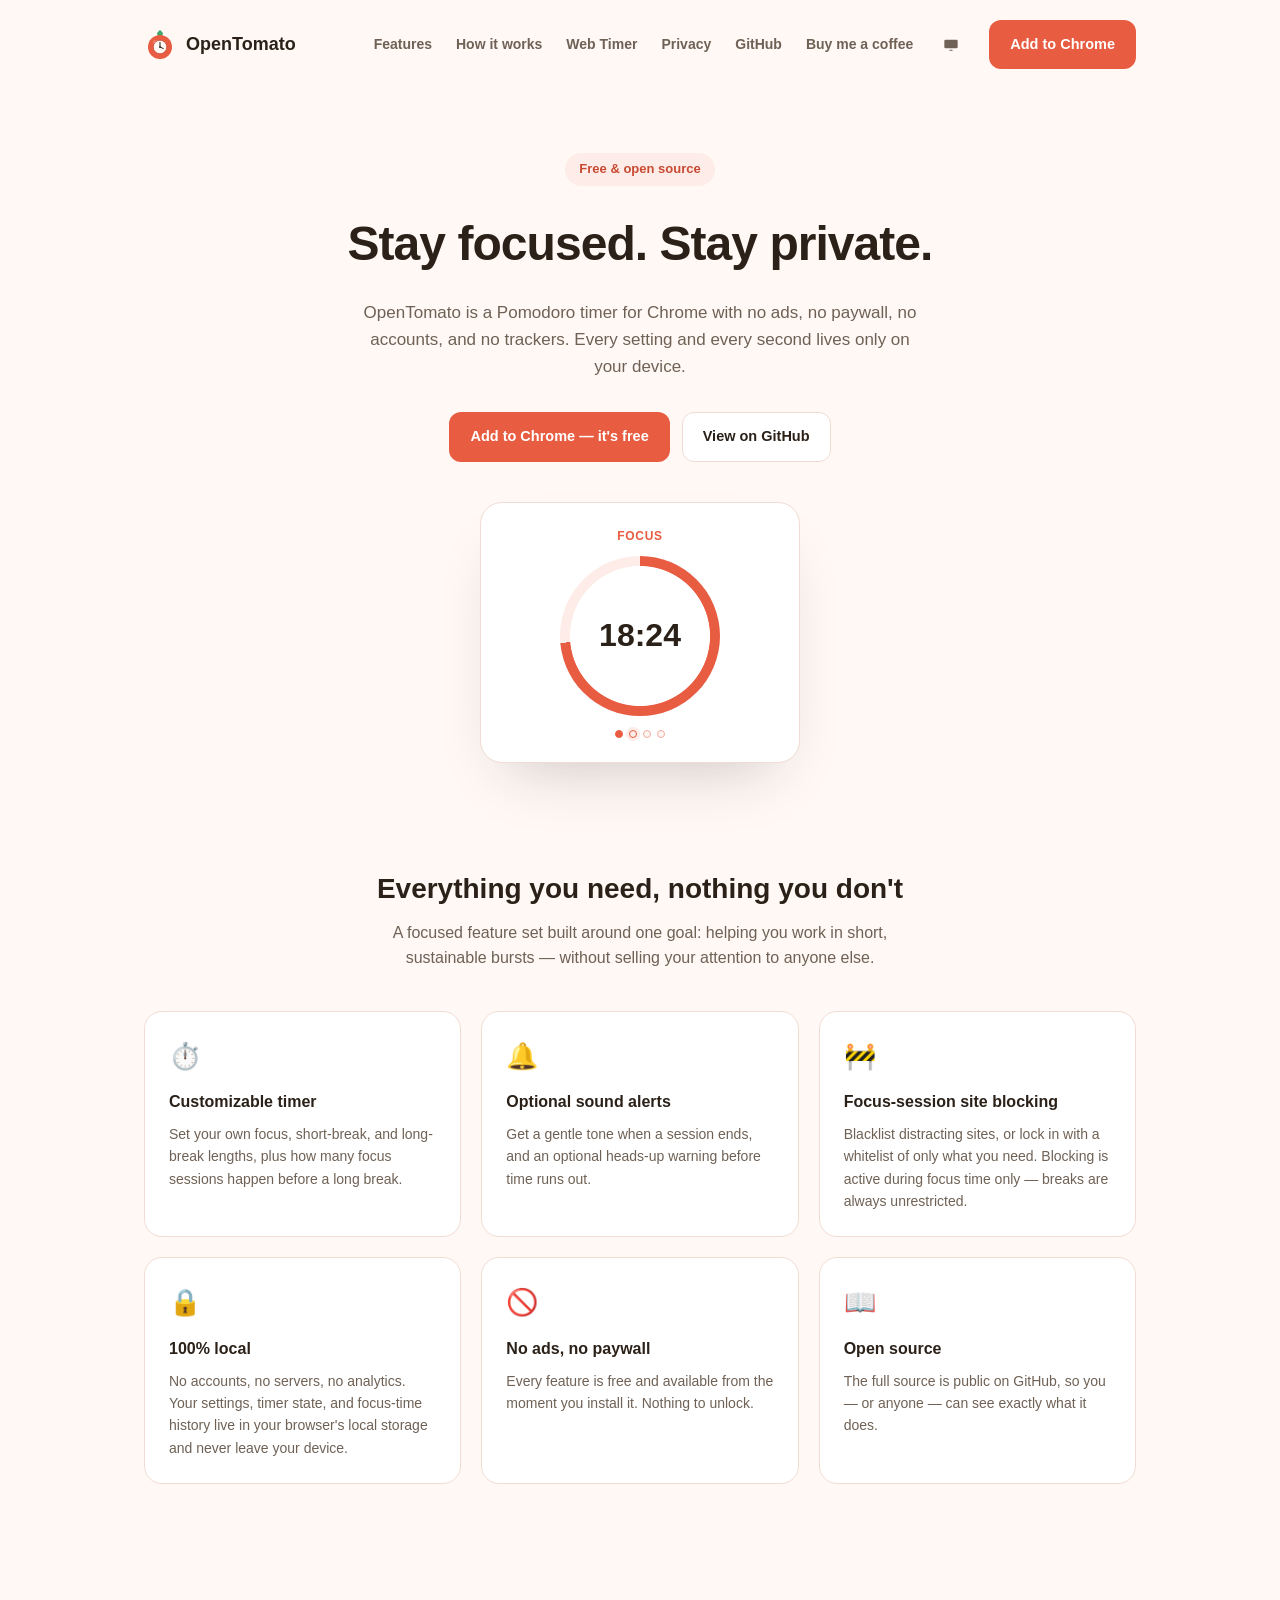
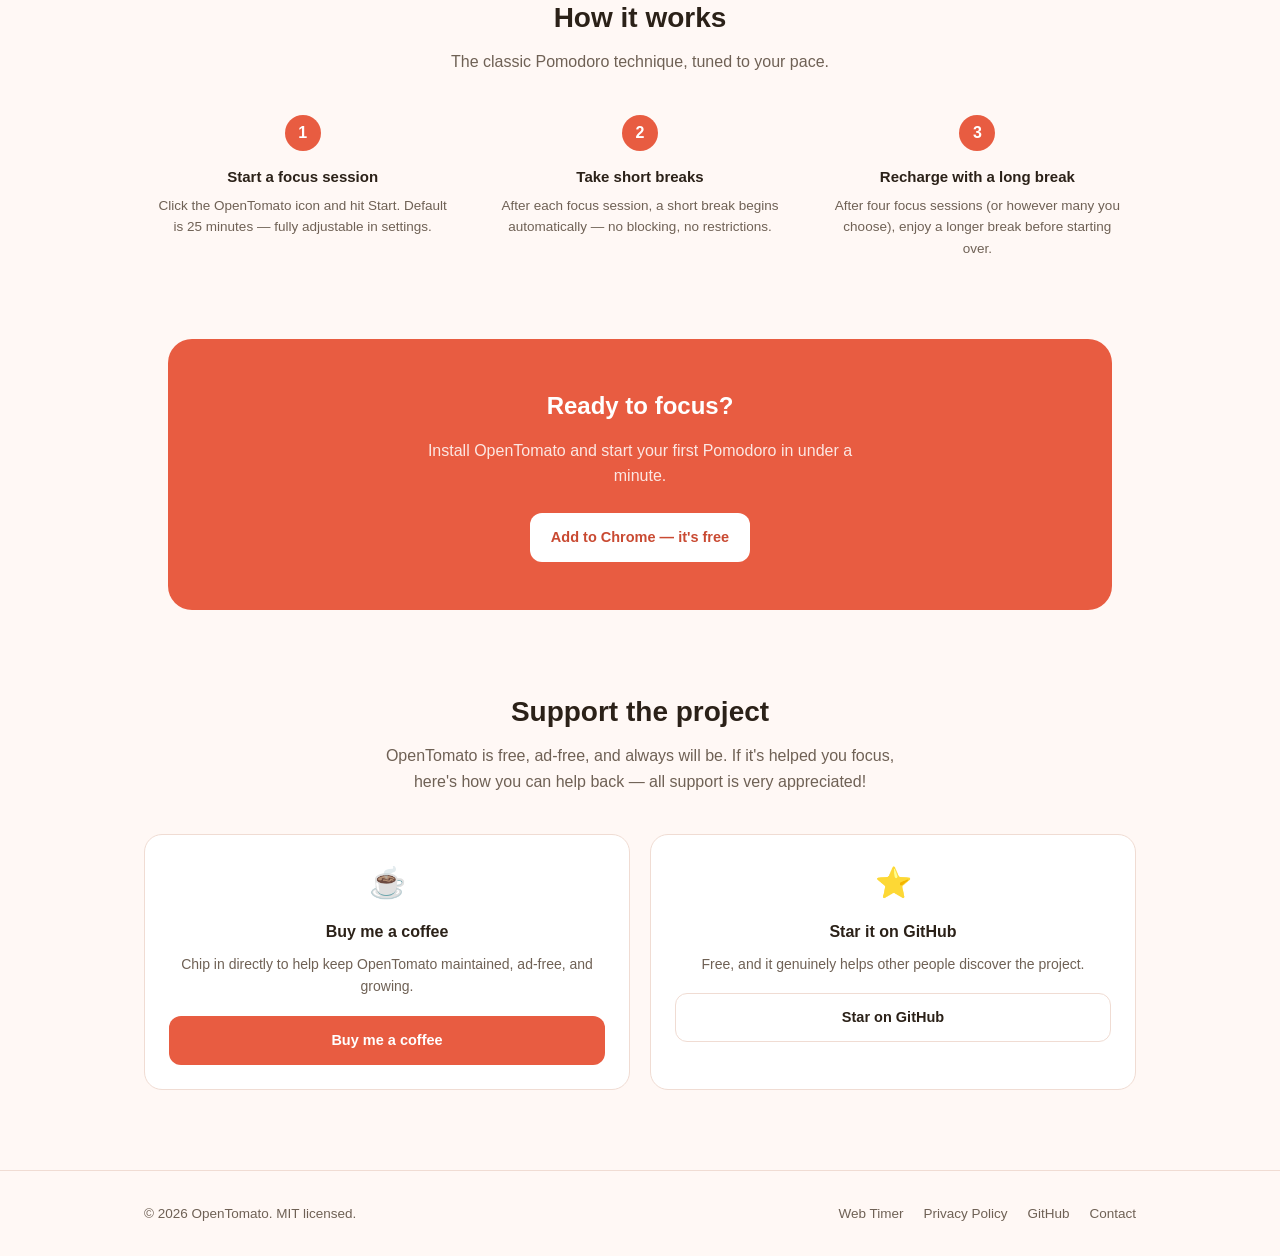
==== commit 350d2db2: "Add app.html: a standalone web version of the timer The extension's Pomodoro timer as a plain web pa" ====
--- a/index.html
+++ b/index.html
@@ -23,6 +23,7 @@
         <div class="nav-links">
           <a href="#features">Features</a>
           <a href="#how-it-works">How it works</a>
+          <a href="app.html">Web Timer</a>
           <a href="privacy.html">Privacy</a>
           <a href="https://github.com/cksarge/OpenTomato" target="_blank" rel="noopener">GitHub</a>
           <a href="https://buymeacoffee.com/cksarge" target="_blank" rel="noopener">Buy me a coffee</a>
@@ -184,6 +185,7 @@
       <div class="container footer-inner">
         <span>© 2026 OpenTomato. MIT licensed.</span>
         <div class="footer-links">
+          <a href="app.html">Web Timer</a>
           <a href="privacy.html">Privacy Policy</a>
           <a href="https://github.com/cksarge/OpenTomato" target="_blank" rel="noopener">GitHub</a>
           <a href="mailto:carterkcoding@gmail.com">Contact</a>
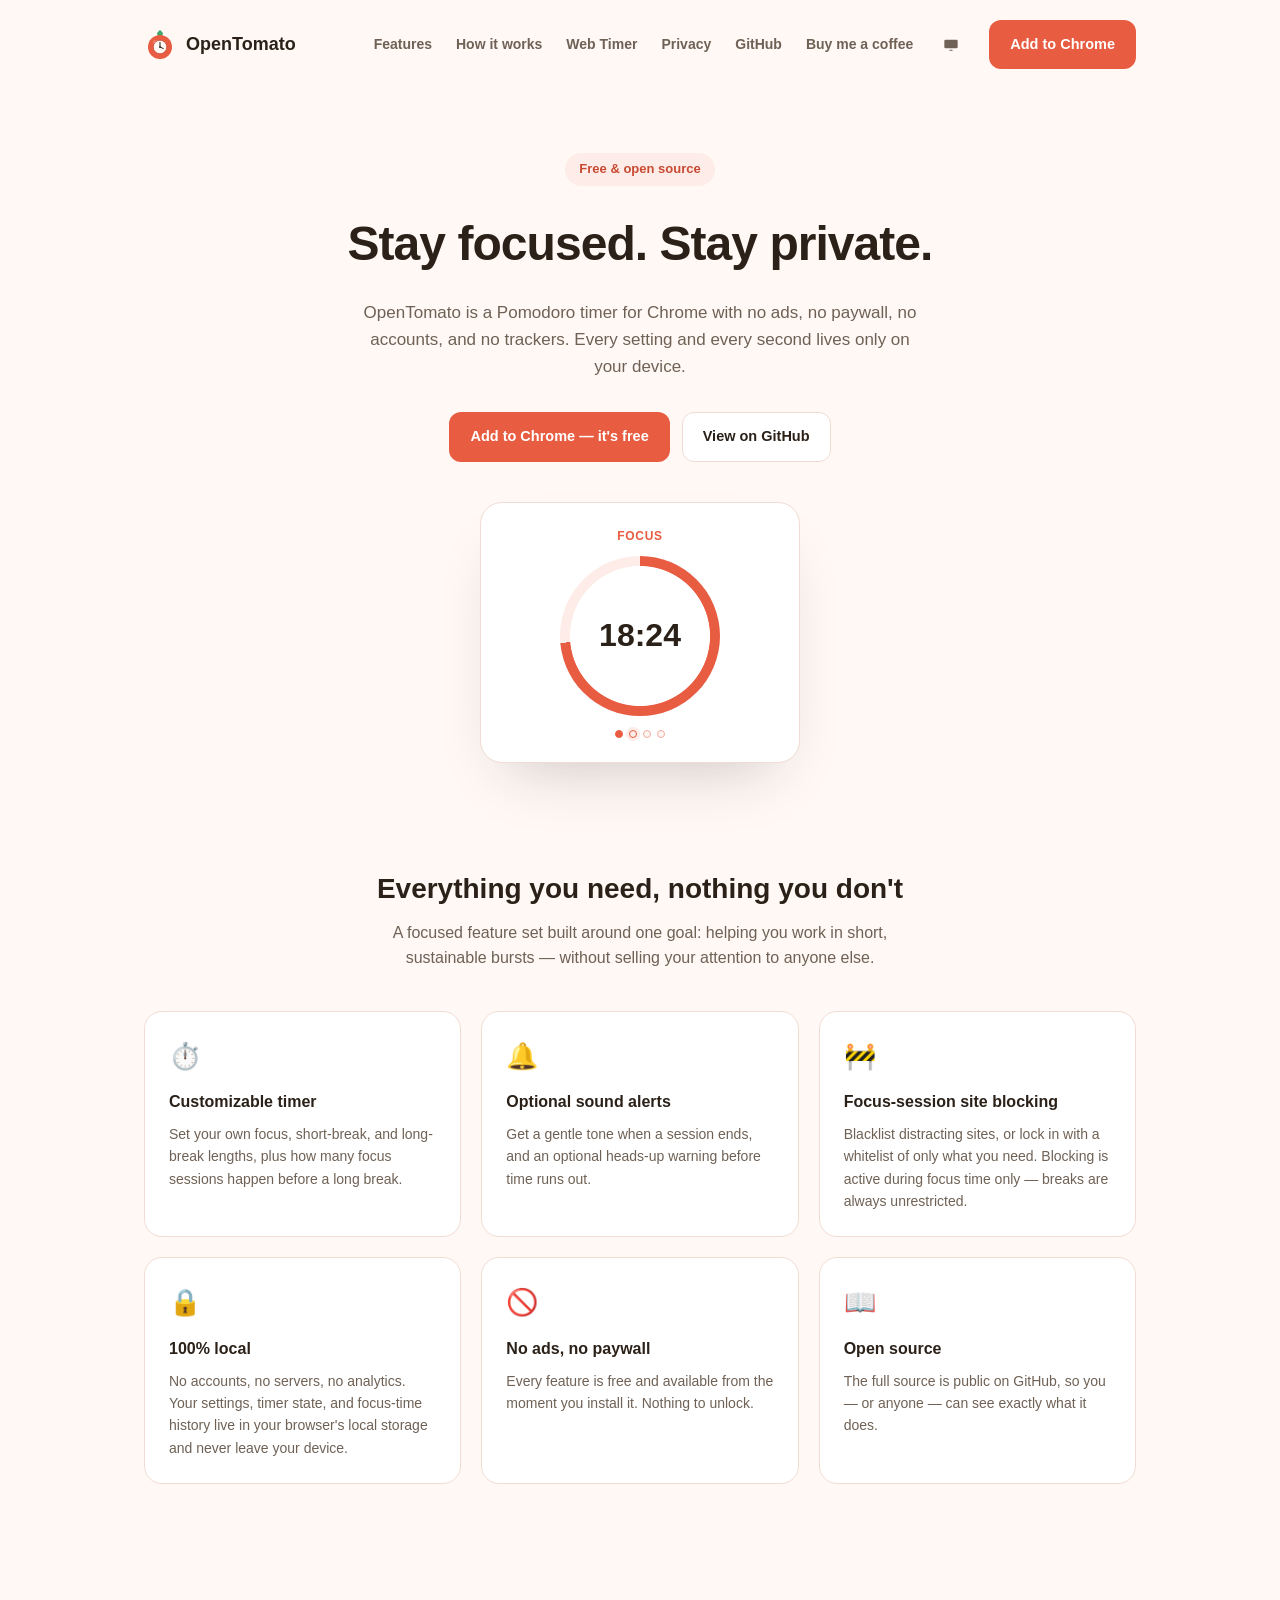
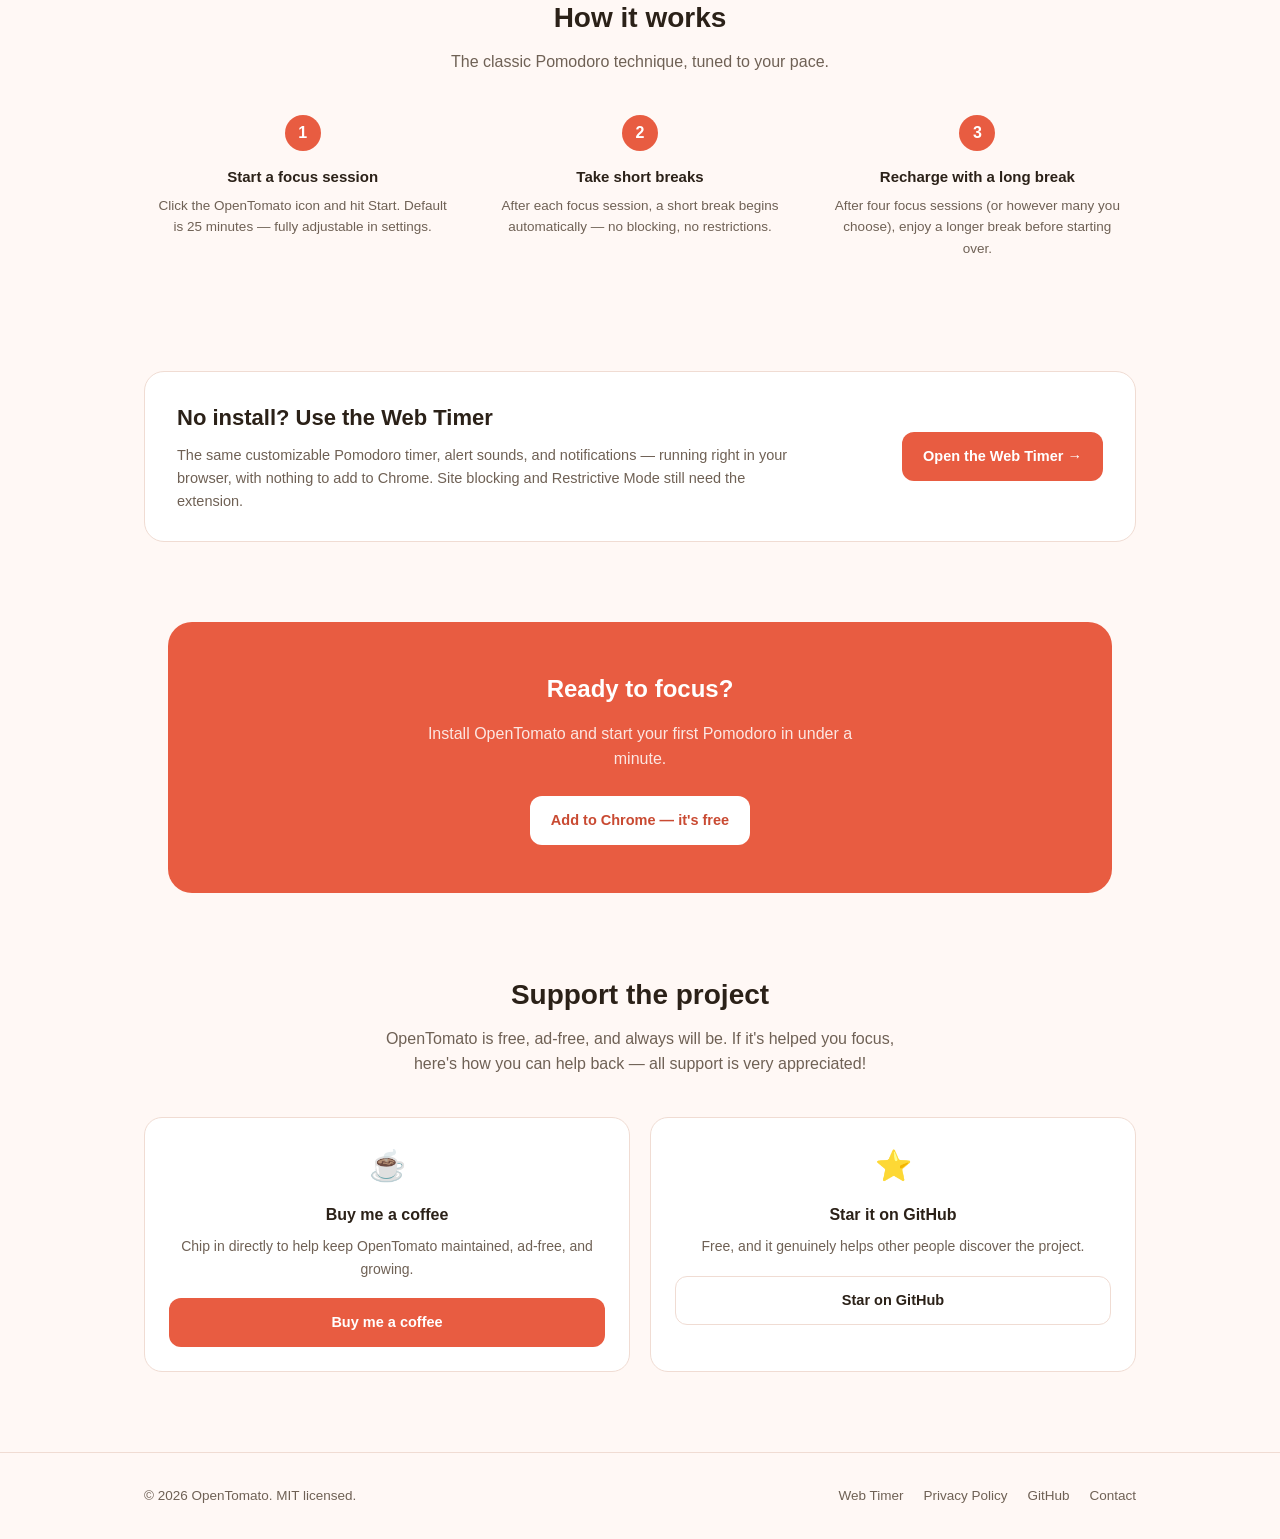
==== commit b86193b2: "Add a Web Timer callout card on the homepage A card between How it works and the install CTA: same t" ====
--- a/index.html
+++ b/index.html
@@ -144,6 +144,22 @@
       </div>
     </section>
 
+    <section class="section">
+      <div class="container">
+        <div class="web-cta">
+          <div class="web-cta-text">
+            <h2>No install? Use the Web Timer</h2>
+            <p>
+              The same customizable Pomodoro timer, alert sounds, and notifications — running right
+              in your browser, with nothing to add to Chrome. Site blocking and Restrictive Mode
+              still need the extension.
+            </p>
+          </div>
+          <a href="app.html" class="btn btn-primary">Open the Web Timer →</a>
+        </div>
+      </div>
+    </section>
+
     <section class="container">
       <div class="cta-band">
         <h2>Ready to focus?</h2>
--- a/assets/style.css
+++ b/assets/style.css
@@ -525,6 +525,40 @@
   padding: 40px 0;
 }
 
+/* "Use the Web Timer" callout on the homepage */
+.web-cta {
+  display: flex;
+  align-items: center;
+  justify-content: space-between;
+  gap: 24px;
+  flex-wrap: wrap;
+  background: var(--surface);
+  border: 1px solid var(--border);
+  border-radius: 20px;
+  padding: 28px 32px;
+}
+
+.web-cta-text {
+  max-width: 620px;
+}
+
+.web-cta h2 {
+  margin: 0 0 8px;
+  font-size: 22px;
+  text-align: left;
+}
+
+.web-cta p {
+  margin: 0;
+  color: var(--text-muted);
+  font-size: 14.5px;
+}
+
+.web-cta .btn {
+  flex: 0 0 auto;
+  white-space: nowrap;
+}
+
 @media (max-width: 720px) {
   .feature-grid,
   .steps,
@@ -535,4 +569,8 @@
   .nav-links {
     gap: 14px;
   }
-}
+
+  .web-cta {
+    padding: 24px;
+  }
+}
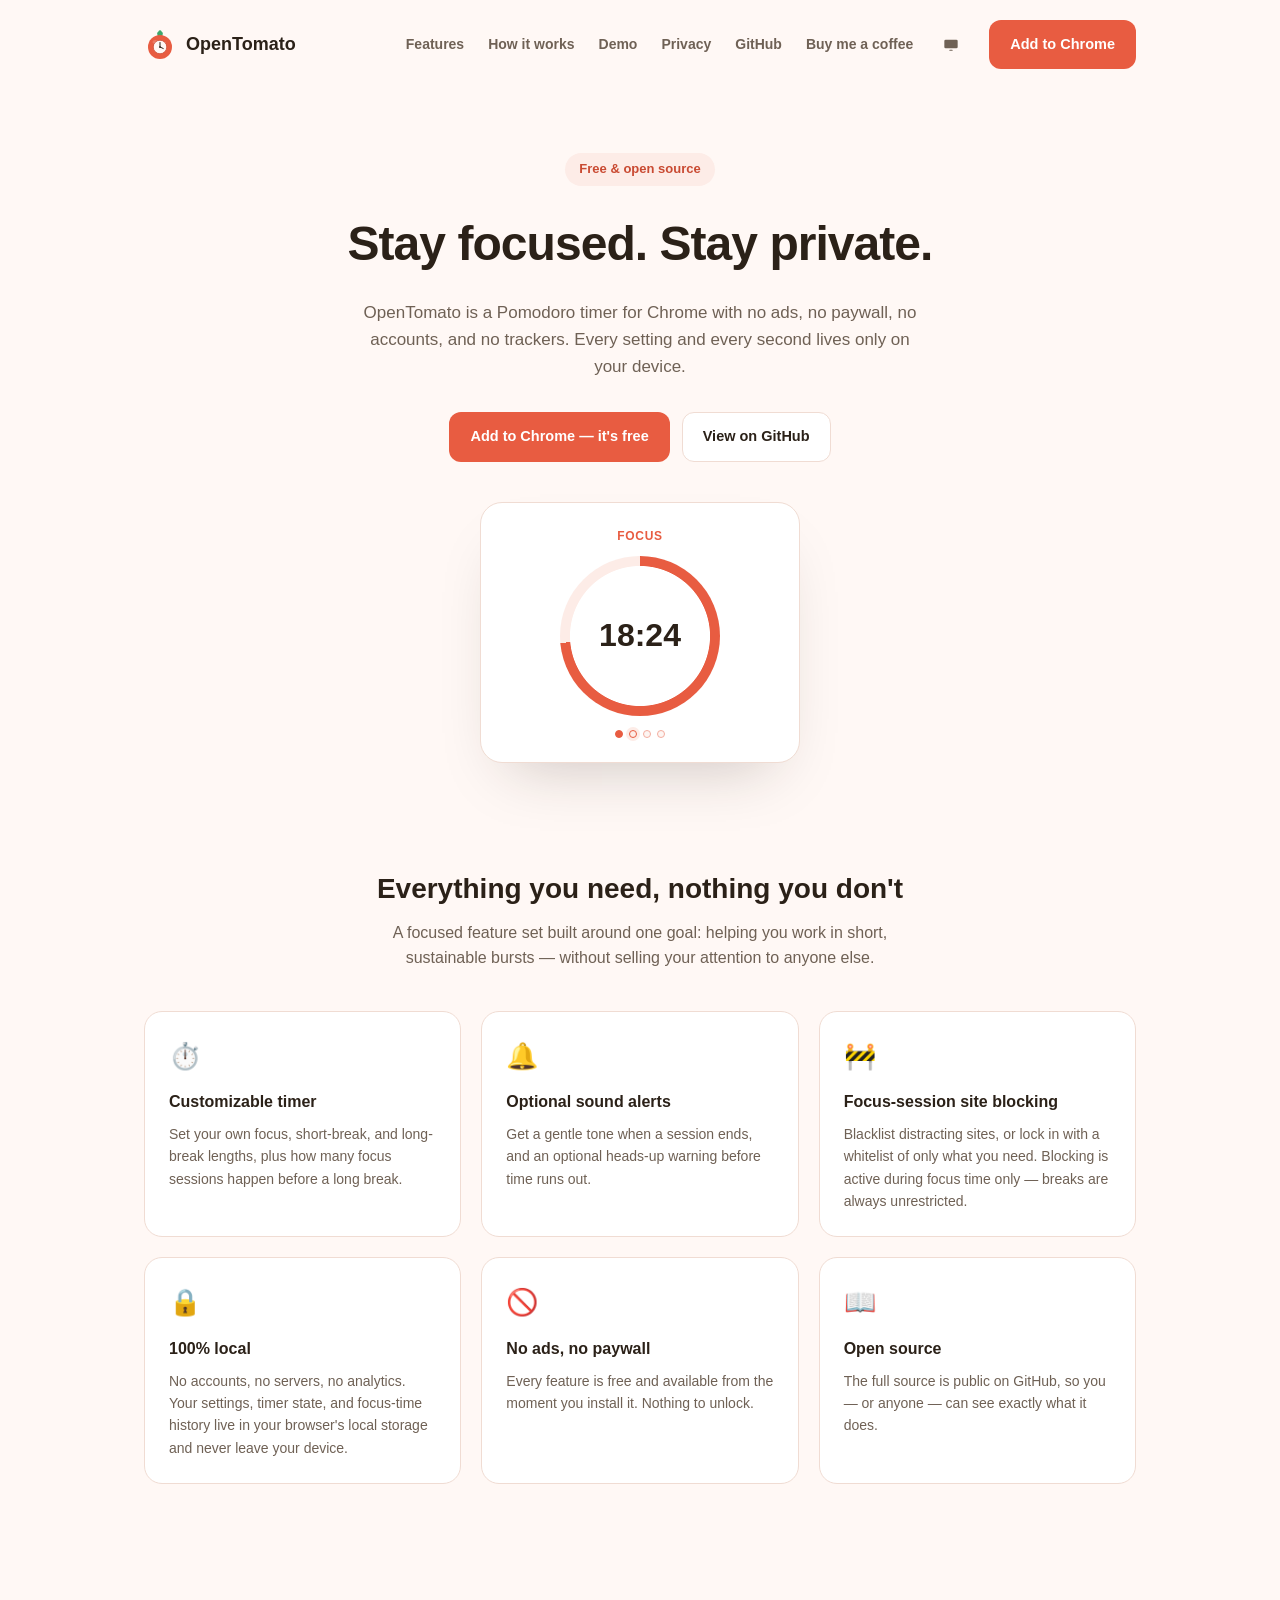
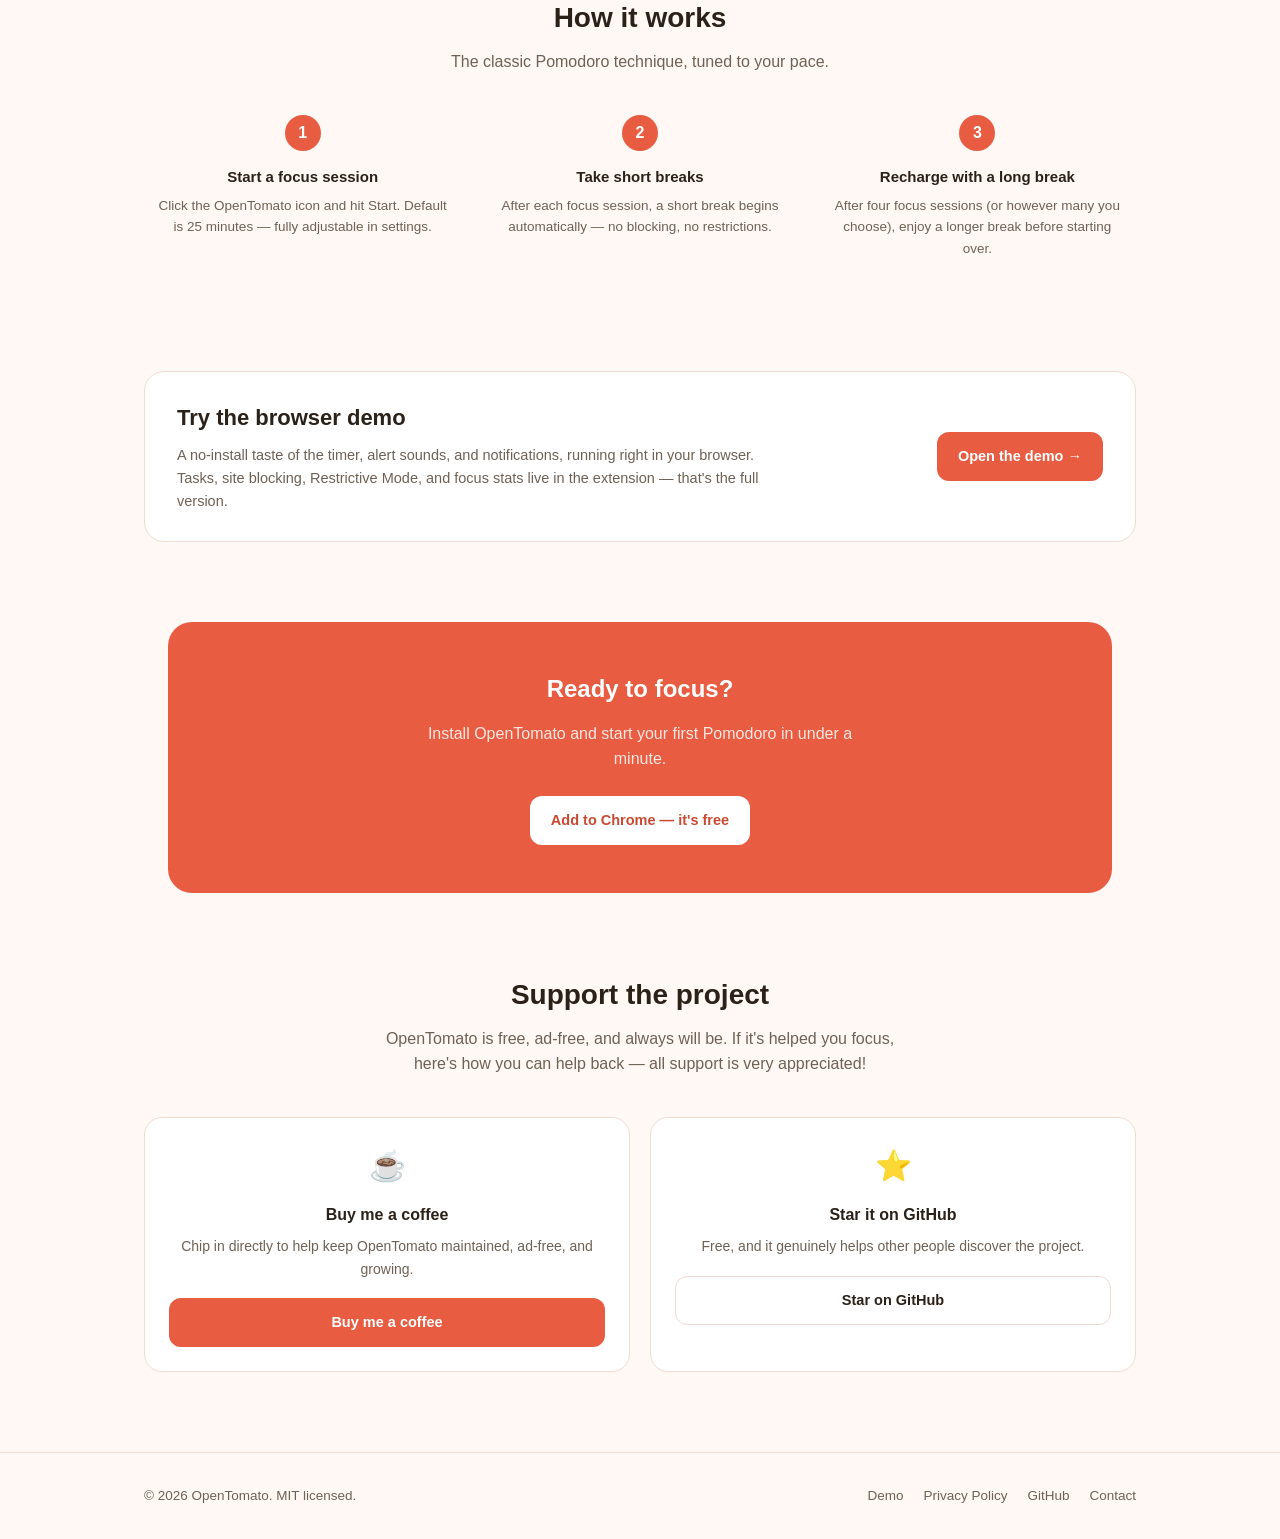
==== commit e8e85aa1: "Reframe the web timer as a demo; stage the 1.1.0 privacy policy - Rename Web Timer -> Demo in nav, f" ====
--- a/index.html
+++ b/index.html
@@ -23,7 +23,7 @@
         <div class="nav-links">
           <a href="#features">Features</a>
           <a href="#how-it-works">How it works</a>
-          <a href="app.html">Web Timer</a>
+          <a href="app.html">Demo</a>
           <a href="privacy.html">Privacy</a>
           <a href="https://github.com/cksarge/OpenTomato" target="_blank" rel="noopener">GitHub</a>
           <a href="https://buymeacoffee.com/cksarge" target="_blank" rel="noopener">Buy me a coffee</a>
@@ -148,14 +148,14 @@
       <div class="container">
         <div class="web-cta">
           <div class="web-cta-text">
-            <h2>No install? Use the Web Timer</h2>
-            <p>
-              The same customizable Pomodoro timer, alert sounds, and notifications — running right
-              in your browser, with nothing to add to Chrome. Site blocking and Restrictive Mode
-              still need the extension.
-            </p>
-          </div>
-          <a href="app.html" class="btn btn-primary">Open the Web Timer →</a>
+            <h2>Try the browser demo</h2>
+            <p>
+              A no-install taste of the timer, alert sounds, and notifications, running right in
+              your browser. Tasks, site blocking, Restrictive Mode, and focus stats live in the
+              extension — that's the full version.
+            </p>
+          </div>
+          <a href="app.html" class="btn btn-primary">Open the demo →</a>
         </div>
       </div>
     </section>
@@ -201,7 +201,7 @@
       <div class="container footer-inner">
         <span>© 2026 OpenTomato. MIT licensed.</span>
         <div class="footer-links">
-          <a href="app.html">Web Timer</a>
+          <a href="app.html">Demo</a>
           <a href="privacy.html">Privacy Policy</a>
           <a href="https://github.com/cksarge/OpenTomato" target="_blank" rel="noopener">GitHub</a>
           <a href="mailto:carterkcoding@gmail.com">Contact</a>
